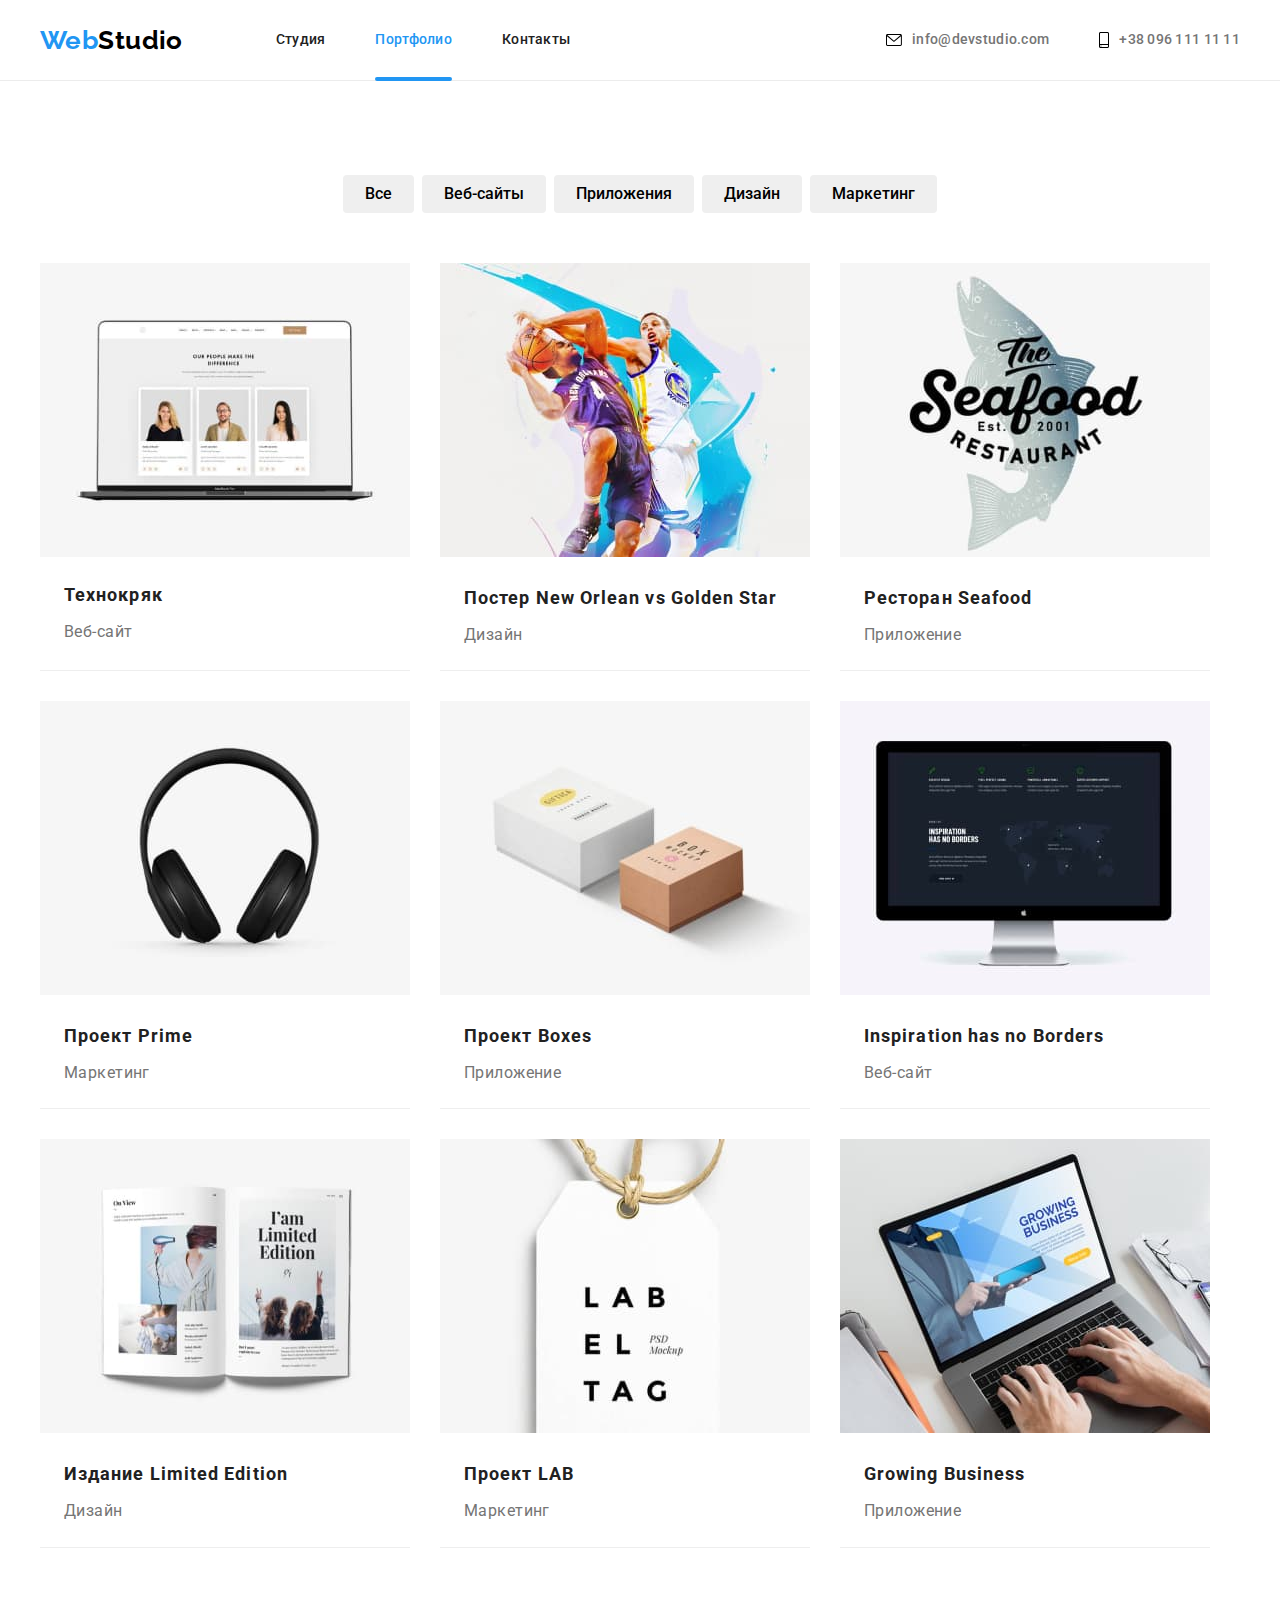
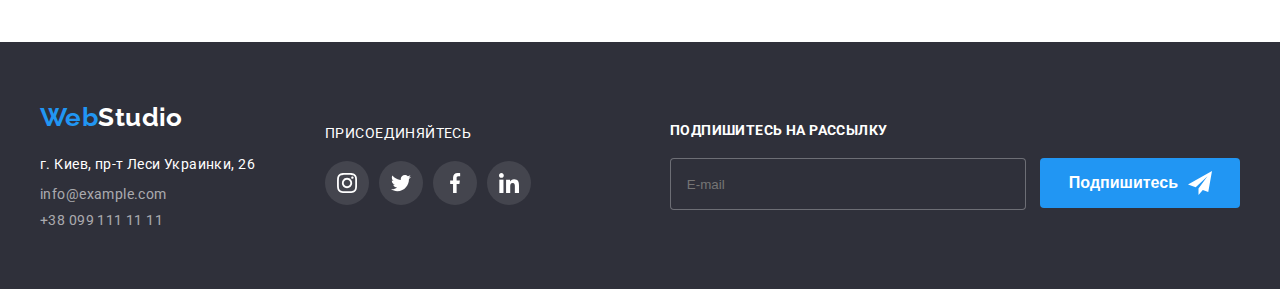
==== portfolio.html @ 13be2bbb "1" ====
<!DOCTYPE html>
<html lang="ru">
<head>
    <meta charset="UTF-8">
    <meta http-equiv="X-UA-Compatible" content="IE=edge">
    <meta name="viewport" content="width=device-width, initial-scale=1.0">
    <title>WebStudio</title>
    <link rel="preconnect" href="https://fonts.googleapis.com">
    <link rel="preconnect" href="https://fonts.gstatic.com" crossorigin>
    <link rel="stylesheet" href="node_modules/modern-normalize/modern-normalize.css">
    <link href="https://fonts.googleapis.com/css2?family=Roboto:wght@400;500;700;900&display=swap" rel="stylesheet">
    <link href="https://fonts.googleapis.com/css2?family=Raleway:wght@700&family=Roboto:wght@400;700;900&display=swap"
        rel="stylesheet">
    <link rel="stylesheet" href="./css/styles.css">
</head> 
<body>
<header class="header">
    <div class="container main-nav">
    <nav class="main-nav-list">
        <a href="./index.html" class="link-logo"><span class="logo">Web</span>Studio</a>
        <ul class="site-nav">
            <li class="item"><a href="./index.html" class="header-navigation-link">Студия</a></li>
            <li class="item"><a href="./portfolio.html" class="header-link-now">Портфолио</a></li>
            <li class="item"><a href="" class="header-navigation-link">Контакты</a></li>
         </ul>
    </nav>
        <ul class="auth-nav">
            <li class="item"><a href="mailto:info@devstudio.com" class="header-contacts">
                <svg class="mail" width="16px" height="12px">
                    <use href="./images/icons.svg#icon-mail"></use>
                </svg>
                info@devstudio.com</a>
            </li>
            <li class="item"><a href="tel:tel:+380961111111" class="header-contacts">
                <svg class="phone" width="10px" height="16px">
                    <use href="./images/icons.svg#icon-smartphone"></use>
                </svg>
                +38 096 111 11 11</a>
            </li>
        </ul>
        </div>
</header>
<main>
    <section class="section">
    <h1 class="visually-hiden">portfolio</h1>
    <div class="container">
    <ul class="filter-list">
        <li class="item"><button type="button" class="filter-button">Все</button></li>
        <li class="item"><button type="button" class="filter-button">Веб-сайты</button></li>
        <li class="item"><button type="button" class="filter-button">Приложения</button></li>
        <li class="item"><button type="button" class="filter-button">Дизайн</button></li>
        <li class="item"><button type="button" class="filter-button">Маркетинг</button></li>
    </ul>
            <ul class="projects-list">
                 <li class="item">
                    <a href="#" class="market">
                        <div class="card">
                        <img class="filter-image" lang="en" src="./images/notebook.jpg" alt="notebook" width="370">
                        <div class="product-overlay">
                            <p class="overlay-title">Ресурс предлагает комплексные предложения с разным уровнем функционала и сервисов. Все это
                                позволит
                                посетителю получить
                                исчерпывающие сведения о компании или частном лице.</p>
                        </div>
                        </div>
                        <div class="market-list">
                            <h2 class="projects-title">Технокряк</h2>
                            <p class="projects-description">Веб-сайт</p>
                        </div>
                    </a>
                </li>
                <li class="item">
                    <a href="/" class="market">
                        <img class="filter-image" lang="en" src="./images/basketball.jpg" alt="basketball" width="370">                        
                        <div class="market-list">
                            <h2 class="projects-title">Постер New Orlean vs Golden Star</h2>
                            <p class="projects-description">Дизайн</p>
                        </div>
                    </a>
                </li>
                <li class="item">
                    <a href="/" class="market">
                        <img class="filter-image" lang="en" src="./images/fish.jpg" alt="restaurant" width="370">
                        <div class="market-list">
                            <h2 class="projects-title">Ресторан Seafood</h2>
                            <p class="projects-description">Приложение</p>
                        </div>
                    </a>
                </li>
                <li class="item">
                    <a href="/" class="market">
                        <img class="filter-image" lang="en" src="./images/headphones.jpg" alt="headphones" width="370">
                        <div class="market-list">
                            <h2 class="projects-title">Проект Prime</h2>
                            <p class="projects-description">Маркетинг</p>
                        </div>
                    </a>
                </li>
                <li class="item">
                    <a href="/" class="market">

                        <img class="filter-image" lang="en" src="./images/boxes.jpg" alt="boxes" width="370">
                        <div class="market-list">
                            <h2 class="projects-title">Проект Boxes</h2>
                            <p class="projects-description">Приложение</p>
                        </div>
                    </a>
                </li>
                <li class="item">
                    <a href="/" class="market">
                        <img class="filter-image" lang="en" src="./images/monitor.jpg" alt="monitor" width="370">
                        <div class="market-list">
                            <h2 class="projects-title">Inspiration has no Borders</h2>
                            <p class="projects-description">Веб-сайт</p>
                        </div>
                    </a>
                </li>
                <li class="item">
                    <a href="/" class="market">
                        <img class="filter-image" lang="en" src="./images/book.jpg" alt="book" width="370">
                        <div class="market-list">
                            <h2 class="projects-title">Издание Limited Edition</h2>
                            <p class="projects-description">Дизайн</p>
                        </div>
                    </a>
                </li>
                <li class="item">
                    <a href="/" class="market">
                        <img class="filter-image" lang="en" src="./images/labeltag.jpg" alt="labeltag" width="370">
                        <div class="market-list">
                            <h2 class="projects-title">Проект LAB</h2>
                            <p class="projects-description">Маркетинг</p>
                        </div>
                    </a>
                </li>
                <li class="item">
                    <a href="/" class="market"> 
                        <img class="filter-image" lang="en" src="./images/growing_business.jpg" alt="notebook_whith_presentation" width="370">
                        <div class="market-list">
                            <h2 class="projects-title">Growing Business</h2>
                            <p class="projects-description">Приложение</p>
                        </div>
                    </a>
                </li>
            </ul>
            </div>
    </section>
 </main>
<footer class="footer">
    <div class="container">
        <div class="foot">
            <a href="/" class="footer-link-logo"><span class="logo">Web</span>Studio</a>
            <address class="footer-address">
                <ul class="footer-address-list">
                    <li class="item"><span class="footer-city">г. Киев, пр-т Леси Украинки, 26</span></li>
                    <li class="item"><a href="mailto:info@example.com" class="footer-contacts">info@example.com</a></li>
                    <li class="item"><a href="tel:+380991111111" class="footer-contacts">+38 099 111 11 11</a></li>
                </ul>
            </address>
        </div>
        <div class="join">
            <p class="join-title">присоединяйтесь</p>
            <ul class="foot-soc-list">
                <li class="item">
                    <a href="./" class="foot-soc">
                        <svg class="soc-img" width="20" height="20">
                            <use href="./images/icons.svg#icon-instagram"></use>
                        </svg>
                    </a>
                </li>
                <li class="item">
                    <a href="./" class="foot-soc">
                        <svg class="soc-img" width="20" height="20">
                            <use href="./images/icons.svg#icon-twitter"></use>
                        </svg>
                    </a>
                </li>
                <li class="item">
                    <a href="./" class="foot-soc">
                        <svg class="soc-img" width="20" height="20">
                            <use href="./images/icons.svg#icon-facebook"></use>
                        </svg>
                    </a>
                </li>
                <li class="item">
                    <a href="./" class="foot-soc">
                        <svg class="soc-img" width="20" height="20">
                            <use href="./images/icons.svg#icon-linkedin"></use>
                        </svg>
                    </a>
                </li>
            </ul>
        </div>
        <div class="mailing">
            <h2 class="footer-form-title">Подпишитесь на рассылку</h2>
            <form class="footer-form">
                <div class="footer-form-field">
                    <input type="email" name="footer-email" id="footer-email" class="footer-email" placeholder="E-mail">
                </div>
                <button type="submit" class="footer-button"> Подпишитесь
                    <svg width="24" height="24" class="footer-button-img">
                        <use href="./images/icons.svg#icon-send"></use>
                    </svg>
                </button>
            </form>
        </div>
    </div>
</footer>
</body>
    </html>
---- css/styles.css ----
:root{
  --main-background-color:#fff;
  --main-text-color:#212121;
  --paragraph-color:#757575;
  --contacts-color:#757575;
  --hover-hover-button-color:#fff;
  --team-backgound:#f5f4fa;
  --hover-color:#2196f3;
  --titel-color:#212121;
  --link-color:#212121;
  --logo-color:#2196f3;
  --logo-link-color:#000;
  --header-navigation-color:#212121;
  --footer-link-color:#fff;
  --footer-contacts-color:rgba(255,255,255,0.6);
  --footer-background-color:#2F303A;
  --city-color:#fff;
  --slogan-color:#fff;
  --solution-background-color:#2F303A;
  --hero-button-color:#2196f3;
  --hero-button-text-color:#fff;
  --market-color:#212121;
  --header-link-active:#2196f3;
  --team-list-background-color:#FFF;
}
body {
  margin: 0;

  font-family: 'Roboto', Raleway, sans-serif;
  background-color:var(--main-background-color);
  letter-spacing: 0.03em;
  font-size: 14px;
  color:var(--main-text-color);
}
li {
  list-style-type: none;
}
.container{
  width: 1200px;
  padding-left: 15px;
  padding-right: 15px;
  margin-left: auto;
  margin-right: auto;
}

.section{
padding-top: 94px;
padding-bottom: 94px;
}
.section-info{
  padding-top: 94px;
}
/******************************LOGO_____NAV_____CONTACTS_____FOOTER****************************/
.header{
  border-bottom: 1px solid #ececec;
}
.main-nav {
  display: flex;
}
.main-nav-list{
  display: flex;
  align-items: center;
}
.logo {
  color:var(--logo-color);
}
.link-logo:active,
.link-logo:hover,
.link-logo {
  display: block;

  font-family: 'Raleway';
  font-size:26px;
  line-height:1.19;
  font-weight:700;
  color:var(--logo-link-color);
  text-decoration: none;
}
.site-nav .item:first-child{
  margin-left:93px;
}
.site-nav .item:not(:last-child){
  margin-right: 50px;
}
.site-nav {
  display: flex;
  padding-left: 0;
  margin: 0;

}
.header-list-contacts{
color: #000;
}
.header-link-now:active,
.header-link-now:visited,
.header-link-now {
  position: relative;

  display:block;
  padding-left: 0;
  padding-top: 32px;
  padding-bottom: 32px;

  color:var(--header-link-active);
  line-height: 1.14;
  font-weight: 500;
  text-decoration:none;
  letter-spacing: 0.02em;
}
.header-link-now::after{
  content: '';

  position: absolute;
  bottom: -1px;

  display: block;
  width: 100%;
  height: 4px;
  border-radius: 2px;
  background-color: var(--header-link-active);
}
.header-navigation-link:active,
.header-navigation-link:visited,
.header-navigation-link {
  display: block;
  padding: 32px 0;


  color:var(--header-navigation-color);
  line-height: 1.14;
  font-weight: 500;
  text-decoration: none;
  letter-spacing: 0.02em;
  transition: color 250ms cubic-bezier(0.4, 0, 0.2, 1);
}

.header-navigation-link:focus,
.header-navigation-link:hover {
  color:var(--hover-color);
}

.auth-nav{
  display: flex;
  margin: 0;
  justify-content: center;
  align-items: center;
  margin-left:auto;
  padding-left: 0;
}
.auth-nav .item+.item {
  margin-left: 50px
}
.header-contscts:active,
.header-contscts:visited,
.header-contacts {
  display: flex;
  padding: 32px 0;
  justify-content: center;
  align-items: center;

  line-height: 1.14;
  font-weight: 500;
  font-style: normal;
  color:var(--contacts-color);
  text-decoration: none;
  letter-spacing: 0.02em;
  transition: color 250ms cubic-bezier(0.4, 0, 0.2, 1),
  fill 250ms cubic-bezier(0.4, 0, 0.2, 1);
}
  
.header-contacts:hover {
  color:var(--hover-color);
  fill: currentColor;
}
.auth-ico{
  margin-right: 10px;
}
.footer {
  padding-top: 60px;
  padding-bottom: 60px;
  background-color: var(--footer-background-color);
}

.footer-link-logo:active,
.footer-link-logo:hover,
.footer-link-logo {
  display: block;
  margin-bottom: 20px;

  font-family: 'Raleway';
  font-size: 26px;
  line-height: 1.19;
  font-weight: 700;
  color: var(--footer-link-color);
  text-decoration: none;
}
.footer-address-list{
  padding:  0;
  margin: 0;
}
.footer-address-list .item:not(:last-child){
  margin-bottom: 9px;
}
.footer-contscts:active,
.footer-contscts:visited,
.footer-contacts {
  line-height: 1.14;
  font-style: normal;
  color:var(--footer-contacts-color);
  text-decoration: none;
  transition: color 250ms cubic-bezier(0.4, 0, 0.2, 1);
}
.footer-contacts:hover {
  color:var(--hover-color);
}
.footer-city {
  line-height: 1.71;
  font-style: normal  ;
  color: var(--city-color);
}
.foot-soc-list{
  display: flex;
  padding-left: 0;
  justify-content: center;
  align-items: center;
  margin: 0 auto;
}
.foot-soc-list .item+.item{
  margin-left: 10px;
}
.foot-soc{
  width: 44px;
  height: 44px;
  background-color: rgba(255,255,255,0.1);
  border-radius: 50%;

  display: flex;
  justify-content: center;
  align-items: center;
  fill: #fff;
  transition: background-color 250ms cubic-bezier(0.4, 0, 0.2, 1);
}
.foot-soc:hover{
  background-color: #2196f3;
}
.join{
  margin-left: 70px;
}
.join-title{
  text-transform: uppercase;
  margin: 0;
  margin-bottom: 20px;
  color: #fff;
}
.auth-nav .item{
  display: block;
  justify-content: center;
  align-items: center;
}
.phone,
.mail{
  margin-right: 10px;
}
.mailing{
  margin-left: auto;
}
.footer-form-title{
  font-size: 14px;
  font-weight: 700;
  margin: 0 0 20px 0;
  color: #fff;
  text-transform: uppercase;
}
.footer-form-button{
  justify-content: center;
  color: #fff;
  background-color: #2196f3;
  text-align: center;
  font-weight: 700;
  font-size: 16px;
  line-height: 1.875;
  border: 0;
  border-radius: 4px;
  padding:10px 55px 10px 55px;
}
.button-img{
  margin-left: 10px;
}

.footer-email{
  outline: none;
  
  border: 1px solid rgba(255, 255, 255, 0.3);
  background-color: #2F303A;
  border-radius: 4px;
  width: 90%;
  height: 100%;
  line-height:1.25 ;
  color: #fff;
  padding-left: 16px;
  padding-right: 16px;
  padding-top: 0;
  padding-bottom: 0;
}
.footer-form-field{
  width: 358px;
  height: 50px;
}
.footer-button{
  display: flex;
  justify-content: center;
  align-items: center;
  margin-left: 12px; 
  padding: 0;
  border: 0;
  background-color: #2196f3;
  border-radius: 4px;
  color: #fff;
  line-height:1.875;
  font-weight: 700; 
  font-size: 16px;
  padding:10px 28px 10px 29px;
}
.footer-button-img{
  margin-left:10px ;
}
.footer-form{
 display: flex;
 justify-content: center;
 align-items: center;
}
.footer .container{
 display: flex;
 justify-content: center;
 align-items: center;
}
/********************************************INDEX******************************************/
.hero{
  padding-top:200px ;
  padding-bottom: 200px;
  background-color: var(--solution-background-color);
  text-align: center;
  background-image: linear-gradient(to right, rgba(47, 48, 58, 0.4), rgba(47, 48, 58, 0.4)), url(../images/hero-bg.jpg);
  background-repeat: no-repeat;
  background-size: cover;
  max-width: 1600px;
  margin: 0 auto;
}
.hero-title {
  text-align: center;
  max-width: 696px;
  margin: 0 auto;
  margin-bottom: 40px;

  text-transform: uppercase;
  font-size: 44px;
  line-height: 1.36;
  font-weight: 900;
  color:var(--slogan-color);
  letter-spacing: 0.06em;
}
.hero-button { 
  text-align: center;
  border: 0;
  border-radius: 4px;
  padding: 10px 32px 10px 32px;

  font-family: 'Roboto';
  font-size: 16px;
  line-height: 1.9;
  font-weight: 700;
  background-color:var(--hero-button-color);
  color:var(--hero-button-text-color);
  cursor: pointer;
  letter-spacing: 0.06em;
}
.backdrop{
  position: fixed;
  top:0;
  left: 0;
  width: 100%;
  height: 100%;
  
  background-color:rgba(0,0,0,0.2);
  z-index: 9999;
  transition: opacity 250ms cubic-bezier(0.4, 0, 0.2, 1);
}
.backdrop.is-hidden{
  opacity: 0;
  pointer-events: none;  
}
.modal{
  position: absolute;
  top: 50%;
  left: 50%;
  z-index: 1;
  box-sizing: border-box;
  text-align: center;
  width:528px;
  height: 581;
  border-radius: 4px;
  transform: translate(-50%, -50%);
  box-shadow: 0px 2px 1px 0px rgba(0,0,0,0.2),
  0px 1px 1px 0px rgba(0, 0, 0, 0.14),
  0px 1px 3px 0px rgba(0, 0, 0, 0.12);
  background-color:#fff;
  padding: 40px;
}
.modal-close{
  position: absolute;
  top: 8px;
  right: 8px;
  
  display: flex;
  justify-content: center;
  align-items: center;
  background-color: #fff;

  width: 30px;
  height: 30px;
  border-radius: 50%;
  border: 1px solid rgba(0,0,0,0.1);
  cursor: pointer;
}
.modal-title{
  font-size: 18px;
  font-weight: 700;
  margin: 0;
  margin-bottom: 12px;
}
.form-field{
  position: relative;
  margin-bottom: 10px;
  display: flex;
  flex-direction: column;
  align-items: flex-start;
}
.form-img{
  position: absolute;
  top: 28px ;
  left: 15px;
}
.comment-field{
  display: flex;
  flex-direction: column;
  align-items: flex-start;
  width: 120px;
  margin:0;
  width: 100%;
  margin-bottom: 20px;
}
.comment-field textarea{
  display: block;
  box-sizing: border-box;
  width: 100%;
  height: 120px;
  padding: 12px 16px;
  resize: none;
}
.form-button{
  color:#fff;
  background-color: #2196f3;
  padding: 10px 55px 10px 56px;
  border: 0;
  border-radius: 4px;
  margin-top: 30px;
  font-size: 16px;
  font-weight: 700;
  line-height: 1.875;
}
.label-checkbox{
  justify-content: center;
  display: flex;
  align-items: center;
}
.check-input{
  appearance: none;
  margin: 0;
}
.icon{
  display: inline-block;
  width: 16px;
  height: 15px;
  border: 2px solid #000;
  border-radius:4px;
  margin-right: 10px;
}
.modal-input{
  box-sizing: border-box;
  display: block;
  outline: none;
  border: 1px solid;
  border-color:rgba(33,33,33,0.2);
  border-radius: 4px;
  transition: border-color 250ms cubic-bezier(0.4, 0, 0.2, 1);
  width: 100%;
  margin: 0;
  padding: 11px 0 11px 40px;
}
.checkbox-title{
  color: #757575;
  margin-right: 5px;
  font-size: 14px;
  font-weight: 400;
  line-height: 1.71;
}
.checkbox-link{
  font-size: 14px;
  line-height: 1.71;
  font-weight: 400;
}
.modal-label{
  color: #757575;
  font-size: 12px;
  font-weight: 400;
  margin-bottom: 4px;
  line-height:1.16 ;
}
.form-img{
  transition: fill 250ms cubic-bezier(0.4, 0, 0.2, 1);
}
.modal-input:focus{
  border-color: #2196f3;
}
.modal-input:focus +.form-img{
  fill: #2196f3;
}
.check-input:checked + .icon{
  background-color: #2196f3;
  background-image: url(../images/check.svg);
  background-size: contain;
  background-origin: border-box;
  background-position: center;
  border-color: #2196f3;
}
.info-img-list .item{
  display: flex;
  justify-content: center;
  align-items: center;
  width: 270px;
  height: 120px;
  background-color: #f5f4fa;
}
.img{
  width: 270px;
  height: 120px;
  display: flex;
  justify-content: center;
  align-items: center;
  background-color: #f5f4fa;
  margin-bottom: 30px;
}
.information-list{
  display: flex;
  margin: 0;
  padding-left: 0;
}
.information-list .item{
  max-width: 270px;
}
.information-list .item+.item{
  margin-left: 30px;
}
.information-point {
  margin: 0 0 10px 0;

  font-size: 14px;
  text-transform: uppercase;
  line-height: 1.14;
  font-weight: 700;
}
.information-point-description {
  margin: 0;
  line-height: 1.71;
  color: var(--paragraph-color);
}
.studio-title{
  text-align: center;
  margin: 0;
  margin-bottom: 50px;

  font-size: 36px;
  line-height:1.16;
  font-weight: 700;
 
}
.job-list {
  margin: 0;
  display: flex;
  padding-left: 0%;
  justify-content: center;
}

.job-list .item+.item {
  margin-left: 30px;
}

.job-image{
  display: block;
  width: 100%;
  height: auto;
}
.job-list-card{
  position: relative;
}
.job-overlay{
  position: absolute;

  display: flex;
  justify-content: center;
  align-items: center;
  width: 100%;
  height: 70px;
  bottom: 0;
  left: 0;
  background-color: rgba(48,48,58,0.8);
}
.job-overlay-title{
  
  font-weight: 700;
  font-size: 14px;
  padding-top: 27px;
  margin: 0;
  padding-top: 0;
  
  color: #fff;
}
.team-title{
  text-align: center;
  margin: 0;
  margin-bottom: 50px;
  
  font-size: 36px;
  line-height:1.16;
  font-weight: 700;
}
.team{
  padding-top: 94px;
  padding-bottom: 94px;
  background-color: var(--team-backgound);
}
.team-list{
  margin: 0;

  display: flex;
  padding-left: 0;
}
.team-list .item{
  background-color:#fff;

  box-shadow: 0px 1px 3px rgba(0, 0, 0, 0.12),
  0px 1px 1px rgba(0, 0, 0, 0.14),
  0px 2px 1px rgba(0, 0, 0, 0.2);
  border-radius: 0px 0px 4px 4px;
}
.team-list .item+.item{
  margin-left: 30px;
}
.team-soc-list{
  box-shadow: 0;
  display: flex;
  padding-left: 0;
  justify-content: center;
  margin-bottom: 30px;
}
.team-soc-list .item{
box-shadow: 0px 0px 0px ;
}
.team-soc-list .item+.item{
  margin-left: 10px;
}
.team-soc{
  height: 44px;
  width: 44px;
  background-color: #FFF;
  border-radius: 50%;
  display: flex;
  justify-content: center;
  align-items: center;
  fill:  #afb1b8;
  transition: background-color 250ms cubic-bezier(0.4, 0, 0.2, 1),
  fill 250ms cubic-bezier(0.4, 0, 0.2, 1);
}
.team-soc:hover{
  background-color: #2196f3;
}
.soc-img{
  transition: fill 250ms cubic-bezier(0.4, 0, 0.2, 1);
}
.team-soc:hover .soc-img{
  fill: #fff;
}
.team-image{
  display: block;
  width: 100%;
  height: auto;
}
.name{
  margin: 0;
  padding-top: 30px;
  padding-bottom: 10px;
  text-align: center;

  font-weight: 500;
  font-size: 16px;
  line-height: 1.19;
}
.team-position {
  margin: 0;
  padding-bottom: 30px;
  text-align: center;

  font-size: 16px;
  line-height: 1.9;
  color: var(--paragraph-color);
}
.clients{
  padding-top: 94px;
  padding-bottom: 94px;
}
.clients-title{
  margin: 0;
  margin-bottom: 50px;

  font-size: 36px;
  line-height: 1.16;
  font-weight: 700;
  letter-spacing: 0.06em;
  text-align: center;
}
.clients-list{
  display: flex;
  margin: 0 auto;
  padding-left: 0;
}
.clients-list .item{

  background-color: #fff;
}
.clients-list .item+.item{
  margin-left: 30px;
}
.clients-link{
  width: 170px;
  height: 94px;
  display: flex;
  justify-content: center;
  align-items: center;

  border-radius: 4px;
  border: 1px solid #afb1b8;
  transition: border-color 250ms cubic-bezier(0.4, 0, 0.2, 1);
}
.clients-logo{
  fill:#afb1b8;
  transition: fill 250ms cubic-bezier(0.4, 0, 0.2, 1);
}
.clients-link:hover{
  border-color:#2196f3;
}
.clients-link:hover .clients-logo{
  fill:#2196f3;
}


/******************************************PORTFOLIO************************************/
.filter-image{
  width: 100%;
  height: auto;
}
.card {
  position: relative;
  width: 100%;
  height: 294px;
  overflow: hidden;
}

.product-overlay {
  position: absolute;
  top: 1px;
  left: 0;
  width: 370px;
  height: 294px;
  background-color: rgba(33, 150, 243, 0.9);
  transform: translatey(100%);
  transition: transform 250ms cubic-bezier(0.4, 0, 0.2, 1);
}

.overlay-title {
  font-size: 18px;
  line-height: 1.55;
  margin: 0;
  padding: 63px 24px 63px 24px;
  color: #FFF;
}

.market:hover .product-overlay {
  transform: translatey(0);
}
.filter-list{
  display: flex;
  margin:0 ;
  padding-left: 0;
  margin-bottom: 50px;
  justify-content: center;

}
.filter-list .item+.item{
  margin-left:8px ;
}

.filter-button {
  padding: 6px 22px 6px 22px;

  cursor: pointer;
  font-family: 'Roboto';
  font-size: 16px;
  font-weight: 500;
  line-height: 1.6;
  border-radius: 4px;
  border: 0;
  transition: box-shadow 250ms cubic-bezier(0.4, 0, 0.2, 1),
  background-color 250ms cubic-bezier(0.4, 0, 0.2, 1),
  color 250ms cubic-bezier(0.4, 0, 0.2, 1);
}
.filter-button:hover,
.filter-button:focus {
  background-color:var(--hover-color);
  color:var(--hover-hover-button-color);
  
  box-shadow: 0px 3px 1px rgba(0, 0, 0, 0.1),
  0px 1px 2px rgba(0, 0, 0, 0.08),
  0px 2px 2px rgba(0, 0, 0, 0.12);
  
}
.projects-list{
  margin:0;
  display: flex;
  flex-wrap: wrap;
  padding-left: 0;
}
.projects-list .item{
  margin-bottom: 30px;
  border-bottom: 1px solid #EEEEEE;
  width: 370px;
  margin-right: 30px;
  margin-bottom: 30px;
  
}
.projects-list .item:nth-last-child(-n+3){
  margin-bottom: 0;
}
.projects-title{
  margin:0 0 4px 0;

  font-size: 18px;
  line-height: 2;
  font-weight: 700;
  letter-spacing: 0.06em;
}
.projects-description{
  margin: 0;
  
  color: var(--paragraph-color);
  font-size: 16px;
  line-height: 1.9;
}
.market-list{
  padding: 20px 24px 20px 24px}

.market :active,
.market :visited,
.market{
  display: block;
  width: 100%;
  height: 100%;
  color:var(--market-color);
  text-decoration: none;
  transition: box-shadow 250ms cubic-bezier(0.4, 0, 0.2, 1);
}
.market:hover{
  box-shadow: 0px 1px 1px rgba(0, 0, 0, 0.12),
  0px 4px 4px rgba(0, 0, 0, 0.06),
  1px 4px 6px rgba(0, 0, 0, 0.16);
  transform: translateX(0);
}

/*****************************HIDE********************************/
.visually-hiden{
  position: absolute;
  width: 1px;
  height: 1px;
  margin: -1px;
  border: 0;
  padding: 0;
  white-space: nowrap;
  clip-path: inset(100%);
  clip:rect(0 0 0 0);
  overflow: hidden;
}
/************************************************************************/
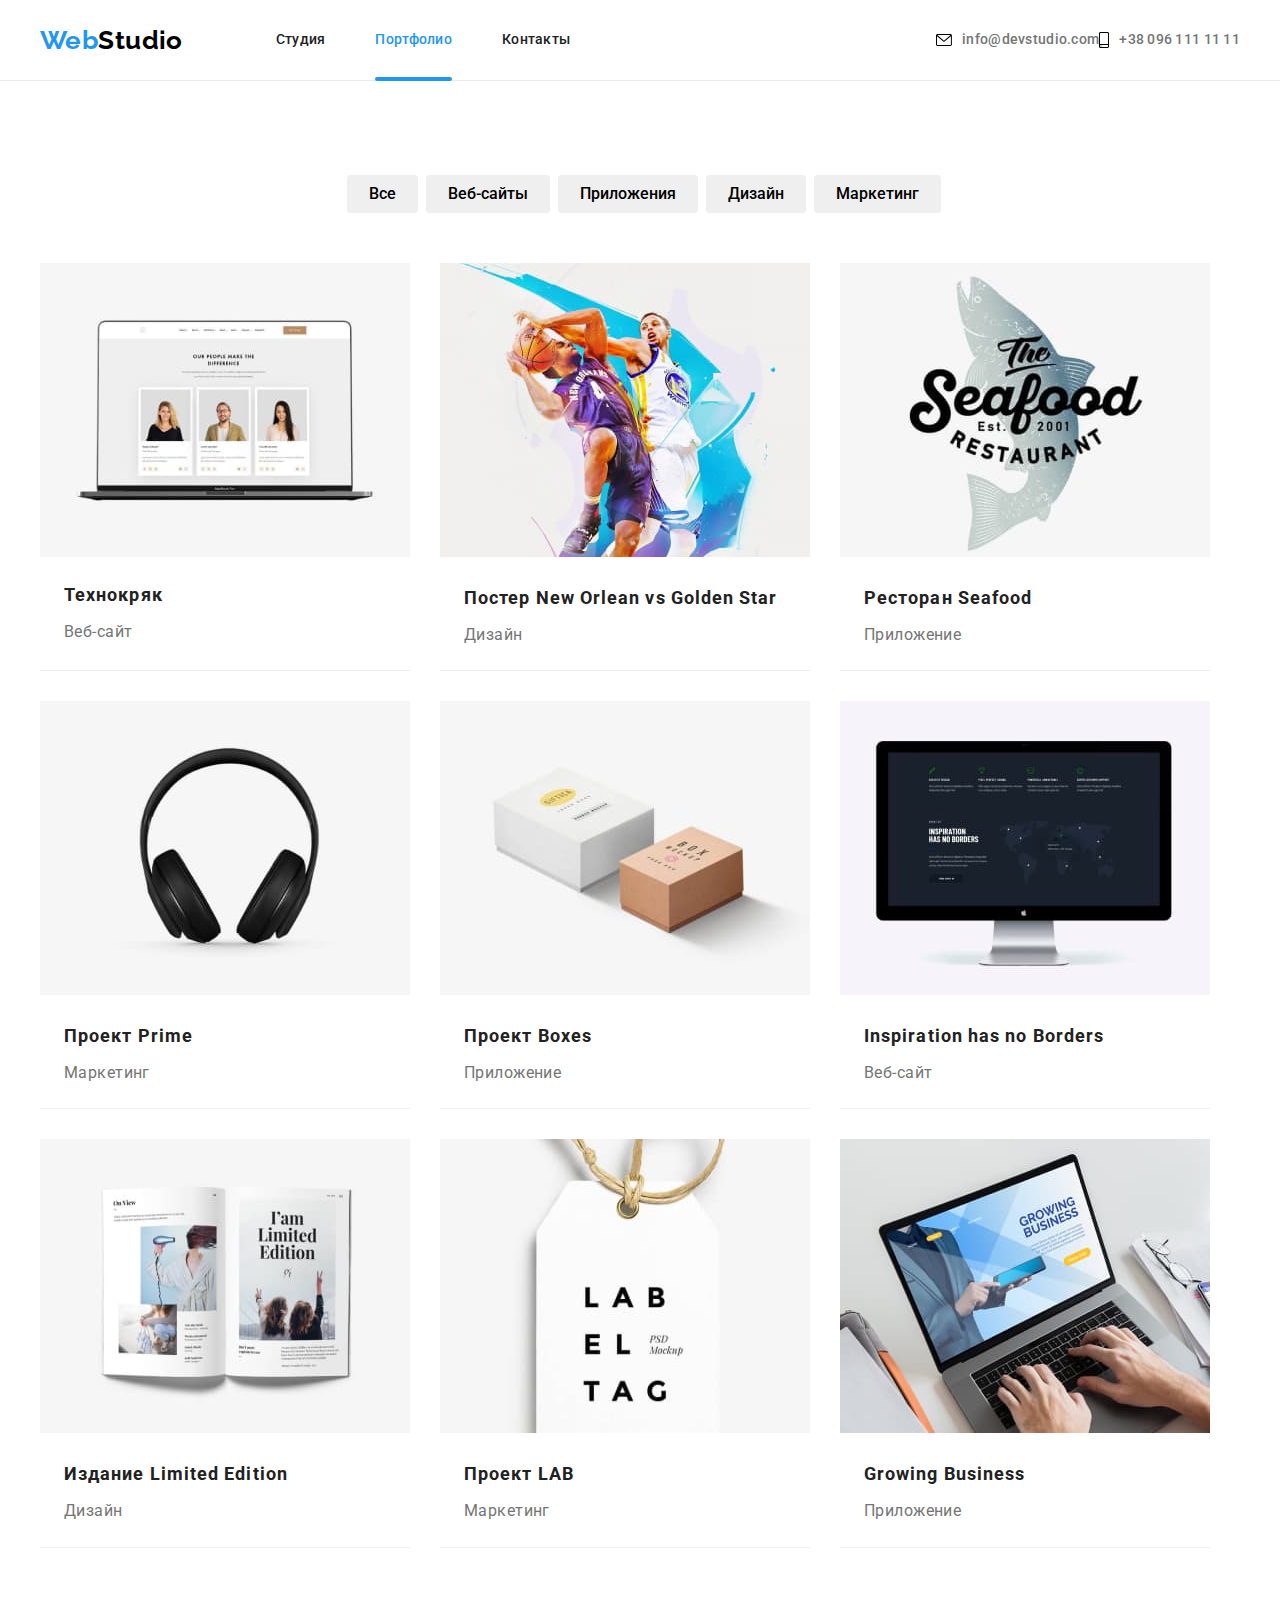
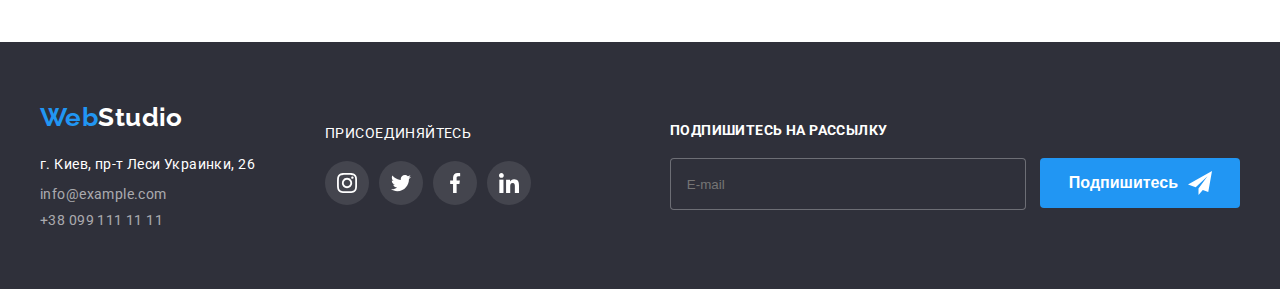
==== commit ebacfc2a: "5" ====
--- a/portfolio.html
+++ b/portfolio.html
@@ -19,19 +19,19 @@
     <nav class="main-nav-list">
         <a href="./index.html" class="link-logo"><span class="logo">Web</span>Studio</a>
         <ul class="site-nav">
-            <li class="item"><a href="./index.html" class="header-navigation-link">Студия</a></li>
-            <li class="item"><a href="./portfolio.html" class="header-link-now">Портфолио</a></li>
-            <li class="item"><a href="" class="header-navigation-link">Контакты</a></li>
-         </ul>
+            <li class="site-nav__item"><a href="./index.html" class="header-navigation-link">Студия</a></li>
+            <li class="site-nav__item"><a href="./portfolio.html" class="header-link-now">Портфолио</a></li>
+            <li class="site-nav__item"><a href="/" class="header-navigation-link">Контакты</a></li>
+        </ul>
     </nav>
         <ul class="auth-nav">
-            <li class="item"><a href="mailto:info@devstudio.com" class="header-contacts">
+            <li class="auth-nav__item"><a href="mailto:info@devstudio.com" class="header-contacts">
                 <svg class="mail" width="16px" height="12px">
                     <use href="./images/icons.svg#icon-mail"></use>
                 </svg>
                 info@devstudio.com</a>
             </li>
-            <li class="item"><a href="tel:tel:+380961111111" class="header-contacts">
+            <li class="auth-nav__item"><a href="tel:tel:+380961111111" class="header-contacts">
                 <svg class="phone" width="10px" height="16px">
                     <use href="./images/icons.svg#icon-smartphone"></use>
                 </svg>
@@ -44,108 +44,116 @@
     <section class="section">
     <h1 class="visually-hiden">portfolio</h1>
     <div class="container">
-    <ul class="filter-list">
-        <li class="item"><button type="button" class="filter-button">Все</button></li>
-        <li class="item"><button type="button" class="filter-button">Веб-сайты</button></li>
-        <li class="item"><button type="button" class="filter-button">Приложения</button></li>
-        <li class="item"><button type="button" class="filter-button">Дизайн</button></li>
-        <li class="item"><button type="button" class="filter-button">Маркетинг</button></li>
-    </ul>
-            <ul class="projects-list">
-                 <li class="item">
-                    <a href="#" class="market">
-                        <div class="card">
-                        <img class="filter-image" lang="en" src="./images/notebook.jpg" alt="notebook" width="370">
-                        <div class="product-overlay">
-                            <p class="overlay-title">Ресурс предлагает комплексные предложения с разным уровнем функционала и сервисов. Все это
-                                позволит
-                                посетителю получить
-                                исчерпывающие сведения о компании или частном лице.</p>
-                        </div>
-                        </div>
-                        <div class="market-list">
-                            <h2 class="projects-title">Технокряк</h2>
-                            <p class="projects-description">Веб-сайт</p>
-                        </div>
-                    </a>
-                </li>
-                <li class="item">
-                    <a href="/" class="market">
-                        <img class="filter-image" lang="en" src="./images/basketball.jpg" alt="basketball" width="370">                        
-                        <div class="market-list">
-                            <h2 class="projects-title">Постер New Orlean vs Golden Star</h2>
-                            <p class="projects-description">Дизайн</p>
-                        </div>
-                    </a>
-                </li>
-                <li class="item">
-                    <a href="/" class="market">
-                        <img class="filter-image" lang="en" src="./images/fish.jpg" alt="restaurant" width="370">
-                        <div class="market-list">
-                            <h2 class="projects-title">Ресторан Seafood</h2>
-                            <p class="projects-description">Приложение</p>
-                        </div>
-                    </a>
-                </li>
-                <li class="item">
-                    <a href="/" class="market">
-                        <img class="filter-image" lang="en" src="./images/headphones.jpg" alt="headphones" width="370">
-                        <div class="market-list">
-                            <h2 class="projects-title">Проект Prime</h2>
-                            <p class="projects-description">Маркетинг</p>
-                        </div>
-                    </a>
-                </li>
-                <li class="item">
-                    <a href="/" class="market">
-
-                        <img class="filter-image" lang="en" src="./images/boxes.jpg" alt="boxes" width="370">
-                        <div class="market-list">
-                            <h2 class="projects-title">Проект Boxes</h2>
-                            <p class="projects-description">Приложение</p>
-                        </div>
-                    </a>
-                </li>
-                <li class="item">
-                    <a href="/" class="market">
-                        <img class="filter-image" lang="en" src="./images/monitor.jpg" alt="monitor" width="370">
-                        <div class="market-list">
-                            <h2 class="projects-title">Inspiration has no Borders</h2>
-                            <p class="projects-description">Веб-сайт</p>
-                        </div>
-                    </a>
-                </li>
-                <li class="item">
-                    <a href="/" class="market">
-                        <img class="filter-image" lang="en" src="./images/book.jpg" alt="book" width="370">
-                        <div class="market-list">
-                            <h2 class="projects-title">Издание Limited Edition</h2>
-                            <p class="projects-description">Дизайн</p>
-                        </div>
-                    </a>
-                </li>
-                <li class="item">
-                    <a href="/" class="market">
-                        <img class="filter-image" lang="en" src="./images/labeltag.jpg" alt="labeltag" width="370">
-                        <div class="market-list">
-                            <h2 class="projects-title">Проект LAB</h2>
-                            <p class="projects-description">Маркетинг</p>
-                        </div>
-                    </a>
-                </li>
-                <li class="item">
-                    <a href="/" class="market"> 
-                        <img class="filter-image" lang="en" src="./images/growing_business.jpg" alt="notebook_whith_presentation" width="370">
-                        <div class="market-list">
-                            <h2 class="projects-title">Growing Business</h2>
-                            <p class="projects-description">Приложение</p>
-                        </div>
-                    </a>
-                </li>
-            </ul>
-            </div>
+        <ul class="filter">
+            <li class="filter__item">
+                <button type="button" class="filter__button">Все</button>
+            </li>
+            <li class="filter__item">
+                <button type="button" class="filter__button">Веб-сайты</button>
+            </li>
+            <li class="filter__item">
+                <button type="button" class="filter__button">Приложения</button>
+            </li>
+            <li class="filter__item">
+                <button type="button" class="filter__button">Дизайн</button>
+            </li>
+            <li class="filter__item">
+                <button type="button" class="filter__button">Маркетинг</button>
+            </li>
+        </ul>
+        <ul class="projects">
+            <li class="projects__item">
+                <a href="#" class="market">
+                    <div class="card">
+                        <img class="market__image" lang="en" src="./images/notebook.jpg" alt="notebook" width="370">
+                            <div class="card__overlay">
+                                <p class="card__title">Ресурс предлагает комплексные предложения с разным уровнем функционала и сервисов. Все это
+                                    позволит посетителю получить исчерпывающие сведения о компании или частном лице.
+                                </p>
+                            </div>
+                    </div>
+                    <div class="market__list">
+                        <h2 class="market__title">Технокряк</h2>
+                        <p class="market__description">Веб-сайт</p>
+                    </div>
+                </a>
+            </li>
+            <li class="projects__item">
+                <a href="#" class="market">
+                    <img class="market__image" lang="en" src="./images/basketball.jpg" alt="basketball" width="370">                        
+                    <div class="market__list">
+                        <h2 class="market__title">Постер New Orlean vs Golden Star</h2>
+                        <p class="market__description">Дизайн</p>
+                    </div>
+                </a>
+            </li>
+            <li class="projects__item">
+                <a href="#" class="market">
+                    <img class="market__image-image" lang="en" src="./images/fish.jpg" alt="restaurant" width="370">
+                    <div class="market__list">
+                        <h2 class="market__title">Ресторан Seafood</h2>
+                        <p class="market__description">Приложение</p>
+                    </div>
+                </a>
+            </li>
+            <li class="projects__item">
+                <a href="#" class="market">
+                    <img class="filter__image" lang="en" src="./images/headphones.jpg" alt="headphones" width="370">
+                    <div class="market__list">
+                        <h2 class="market__title">Проект Prime</h2>
+                        <p class="market__description">Маркетинг</p>
+                    </div>
+                </a>
+            </li>
+            <li class="projects__item">
+                <a href="#" class="market">
+                    <img class="market__image" lang="en" src="./images/boxes.jpg" alt="boxes" width="370">
+                    <div class="market__list">
+                        <h2 class="market__title">Проект Boxes</h2>
+                        <p class="market__description">Приложение</p>
+                    </div>
+                </a>
+            </li>
+            <li class="projects__item">
+                <a href="#" class="market">
+                    <img class="market__image" lang="en" src="./images/monitor.jpg" alt="monitor" width="370">
+                    <div class="market__list">
+                        <h2 class="market__title">Inspiration has no Borders</h2>
+                        <p class="market__description">Веб-сайт</p>
+                    </div>
+                </a>
+            </li>
+            <li class="projects__item">
+                <a href="#" class="market">
+                    <img class="market__image" lang="en" src="./images/book.jpg" alt="book" width="370">
+                    <div class="market__list">
+                        <h2 class="market__title">Издание Limited Edition</h2>
+                        <p class="market__description">Дизайн</p>
+                    </div>
+                </a>
+            </li>
+            <li class="projects__item">
+                <a href="#" class="market">
+                    <img class="market__image" lang="en" src="./images/labeltag.jpg" alt="labeltag" width="370">
+                    <div class="market__list">
+                        <h2 class="market__title">Проект LAB</h2>
+                        <p class="market__description">Маркетинг</p>
+                    </div>
+                </a>
+            </li>
+            <li class="projects__item">
+                <a href="#" class="market"> 
+                    <img class="market__image" lang="en" src="./images/growing_business.jpg" alt="notebook_whith_presentation" width="370">
+                    <div class="market__list">
+                        <h2 class="market__title">Growing Business</h2>
+                        <p class="market__description">Приложение</p>
+                    </div>
+                </a>
+            </li>
+        </ul>
+    </div>
     </section>
- </main>
+</main>
 <footer class="footer">
     <div class="container">
         <div class="foot">
--- a/css/styles.css
+++ b/css/styles.css
@@ -47,9 +47,6 @@
 padding-top: 94px;
 padding-bottom: 94px;
 }
-.section-info{
-  padding-top: 94px;
-}
 /******************************LOGO_____NAV_____CONTACTS_____FOOTER****************************/
 .header{
   border-bottom: 1px solid #ececec;
@@ -76,17 +73,28 @@
   color:var(--logo-link-color);
   text-decoration: none;
 }
-.site-nav .item:first-child{
+.site-nav {
+  display: flex;
+  padding-left: 0;
+  margin: 0;
+}
+.site-nav__item:first-child{
   margin-left:93px;
 }
-.site-nav .item:not(:last-child){
+.site-nav__item:not(:last-child){
   margin-right: 50px;
 }
-.site-nav {
-  display: flex;
-  padding-left: 0;
-  margin: 0;
-
+.auth-nav {
+  display: flex;
+  margin: 0;
+  justify-content: center;
+  align-items: center;
+  margin-left: auto;
+  padding-left: 0;
+}
+
+.auth-nav__item+.auth-nav__.item {
+  margin-left: 50px
 }
 .header-list-contacts{
 color: #000;
@@ -139,17 +147,7 @@
   color:var(--hover-color);
 }
 
-.auth-nav{
-  display: flex;
-  margin: 0;
-  justify-content: center;
-  align-items: center;
-  margin-left:auto;
-  padding-left: 0;
-}
-.auth-nav .item+.item {
-  margin-left: 50px
-}
+
 .header-contscts:active,
 .header-contscts:visited,
 .header-contacts {
@@ -325,14 +323,14 @@
   margin-left:10px ;
 }
 .footer-form{
- display: flex;
- justify-content: center;
- align-items: center;
+  display: flex;
+  justify-content: center;
+  align-items: center;
 }
 .footer .container{
- display: flex;
- justify-content: center;
- align-items: center;
+  display: flex;
+  justify-content: center;
+  align-items: center;
 }
 /********************************************INDEX******************************************/
 .hero{
@@ -389,23 +387,7 @@
   opacity: 0;
   pointer-events: none;  
 }
-.modal{
-  position: absolute;
-  top: 50%;
-  left: 50%;
-  z-index: 1;
-  box-sizing: border-box;
-  text-align: center;
-  width:528px;
-  height: 581;
-  border-radius: 4px;
-  transform: translate(-50%, -50%);
-  box-shadow: 0px 2px 1px 0px rgba(0,0,0,0.2),
-  0px 1px 1px 0px rgba(0, 0, 0, 0.14),
-  0px 1px 3px 0px rgba(0, 0, 0, 0.12);
-  background-color:#fff;
-  padding: 40px;
-}
+
 .modal-close{
   position: absolute;
   top: 8px;
@@ -422,33 +404,12 @@
   border: 1px solid rgba(0,0,0,0.1);
   cursor: pointer;
 }
-.modal-title{
-  font-size: 18px;
-  font-weight: 700;
-  margin: 0;
-  margin-bottom: 12px;
-}
-.form-field{
-  position: relative;
-  margin-bottom: 10px;
-  display: flex;
-  flex-direction: column;
-  align-items: flex-start;
-}
-.form-img{
-  position: absolute;
-  top: 28px ;
-  left: 15px;
-}
-.comment-field{
-  display: flex;
-  flex-direction: column;
-  align-items: flex-start;
-  width: 120px;
-  margin:0;
-  width: 100%;
-  margin-bottom: 20px;
-}
+
+
+.form__img{
+  
+}
+
 .comment-field textarea{
   display: block;
   box-sizing: border-box;
@@ -485,18 +446,7 @@
   border-radius:4px;
   margin-right: 10px;
 }
-.modal-input{
-  box-sizing: border-box;
-  display: block;
-  outline: none;
-  border: 1px solid;
-  border-color:rgba(33,33,33,0.2);
-  border-radius: 4px;
-  transition: border-color 250ms cubic-bezier(0.4, 0, 0.2, 1);
-  width: 100%;
-  margin: 0;
-  padding: 11px 0 11px 40px;
-}
+
 .checkbox-title{
   color: #757575;
   margin-right: 5px;
@@ -508,22 +458,6 @@
   font-size: 14px;
   line-height: 1.71;
   font-weight: 400;
-}
-.modal-label{
-  color: #757575;
-  font-size: 12px;
-  font-weight: 400;
-  margin-bottom: 4px;
-  line-height:1.16 ;
-}
-.form-img{
-  transition: fill 250ms cubic-bezier(0.4, 0, 0.2, 1);
-}
-.modal-input:focus{
-  border-color: #2196f3;
-}
-.modal-input:focus +.form-img{
-  fill: #2196f3;
 }
 .check-input:checked + .icon{
   background-color: #2196f3;
@@ -541,7 +475,82 @@
   height: 120px;
   background-color: #f5f4fa;
 }
-.img{
+.modal {
+  position: absolute;
+  top: 50%;
+  left: 50%;
+  z-index: 1;
+  box-sizing: border-box;
+  text-align: center;
+  width: 528px;
+  height: 581;
+  border-radius: 4px;
+  transform: translate(-50%, -50%);
+  box-shadow: 0px 2px 1px 0px rgba(0, 0, 0, 0.2),
+    0px 1px 1px 0px rgba(0, 0, 0, 0.14),
+    0px 1px 3px 0px rgba(0, 0, 0, 0.12);
+  background-color: #fff;
+  padding: 40px;
+}
+.form__title {
+  font-size: 18px;
+  font-weight: 700;
+  margin: 0;
+  margin-bottom: 12px;
+}
+.form__field {
+  position: relative;
+  margin-bottom: 10px;
+  display: flex;
+  flex-direction: column;
+  align-items: flex-start;
+}
+.form__label{
+  color: #757575;
+  font-size: 12px;
+  font-weight: 400;
+  margin-bottom: 4px;
+  line-height:1.16 ;
+}
+.form__input {
+  box-sizing: border-box;
+  display: block;
+  outline: none;
+  border: 1px solid;
+  border-color: rgba(33, 33, 33, 0.2);
+  border-radius: 4px;
+  transition: border-color 250ms cubic-bezier(0.4, 0, 0.2, 1);
+  width: 100%;
+  margin: 0;
+  padding: 11px 0 11px 40px;
+}
+.form__input:focus {
+  border-color: #2196f3;
+}
+.form__input:focus+.form__img {
+  fill: #2196f3;
+}
+.form__img {
+  position: absolute;
+  top: 28px;
+  left: 15px;
+  transition: fill 250ms cubic-bezier(0.4, 0, 0.2, 1);
+}
+.info {
+  padding-top: 94px;
+}
+.info__list {
+  display: flex;
+  margin: 0;
+  padding-left: 0;
+}
+.info__item {
+  max-width: 270px;
+}
+.info__item:not(:first-child){
+  margin-left: 30px;
+}
+.card-picture {
   width: 270px;
   height: 120px;
   display: flex;
@@ -550,18 +559,7 @@
   background-color: #f5f4fa;
   margin-bottom: 30px;
 }
-.information-list{
-  display: flex;
-  margin: 0;
-  padding-left: 0;
-}
-.information-list .item{
-  max-width: 270px;
-}
-.information-list .item+.item{
-  margin-left: 30px;
-}
-.information-point {
+.info__point {
   margin: 0 0 10px 0;
 
   font-size: 14px;
@@ -569,41 +567,35 @@
   line-height: 1.14;
   font-weight: 700;
 }
-.information-point-description {
+.info__description {
   margin: 0;
   line-height: 1.71;
   color: var(--paragraph-color);
 }
-.studio-title{
+.studio__title {
   text-align: center;
   margin: 0;
   margin-bottom: 50px;
 
   font-size: 36px;
-  line-height:1.16;
-  font-weight: 700;
- 
-}
-.job-list {
+  line-height: 1.16;
+  font-weight: 700;
+}
+.studio__list {
   margin: 0;
   display: flex;
   padding-left: 0%;
-  justify-content: center;
-}
-
-.job-list .item+.item {
-  margin-left: 30px;
-}
-
-.job-image{
+  justify-content: space-between;
+}
+.job-card {
+  position: relative;
+}
+.job-card__image {
   display: block;
   width: 100%;
   height: auto;
 }
-.job-list-card{
-  position: relative;
-}
-.job-overlay{
+.job-card__overlay {
   position: absolute;
 
   display: flex;
@@ -613,39 +605,38 @@
   height: 70px;
   bottom: 0;
   left: 0;
-  background-color: rgba(48,48,58,0.8);
-}
-.job-overlay-title{
-  
+  background-color: rgba(48, 48, 58, 0.8);
+}
+.job-card__title {
   font-weight: 700;
   font-size: 14px;
   padding-top: 27px;
   margin: 0;
   padding-top: 0;
-  
+
   color: #fff;
-}
-.team-title{
-  text-align: center;
-  margin: 0;
-  margin-bottom: 50px;
-  
-  font-size: 36px;
-  line-height:1.16;
-  font-weight: 700;
 }
 .team{
   padding-top: 94px;
   padding-bottom: 94px;
   background-color: var(--team-backgound);
 }
-.team-list{
-  margin: 0;
-
-  display: flex;
-  padding-left: 0;
-}
-.team-list .item{
+.team__title{
+  text-align: center;
+  margin: 0;
+  margin-bottom: 50px;
+  
+  font-size: 36px;
+  line-height:1.16;
+  font-weight: 700;
+}
+.team__list{
+  margin: 0;
+
+  display: flex;
+  padding-left: 0;
+}
+.team__item{
   background-color:#fff;
 
   box-shadow: 0px 1px 3px rgba(0, 0, 0, 0.12),
@@ -653,23 +644,41 @@
   0px 2px 1px rgba(0, 0, 0, 0.2);
   border-radius: 0px 0px 4px 4px;
 }
-.team-list .item+.item{
+.team__item:not(:first-child){
   margin-left: 30px;
 }
-.team-soc-list{
+.team__image {
+  display: block;
+  width: 100%;
+  height: auto;
+}
+.team__name {
+  margin: 0;
+  padding-top: 30px;
+  padding-bottom: 10px;
+  text-align: center;
+
+  font-weight: 500;
+  font-size: 16px;
+  line-height: 1.19;
+}
+.team__position {
+  margin: 0;
+  padding-bottom: 30px;
+  text-align: center;
+
+  font-size: 16px;
+  line-height: 1.9;
+  color: var(--paragraph-color);
+}
+.soc-list{
   box-shadow: 0;
   display: flex;
   padding-left: 0;
   justify-content: center;
   margin-bottom: 30px;
 }
-.team-soc-list .item{
-box-shadow: 0px 0px 0px ;
-}
-.team-soc-list .item+.item{
-  margin-left: 10px;
-}
-.team-soc{
+.soc-list__link {
   height: 44px;
   width: 44px;
   background-color: #FFF;
@@ -677,42 +686,16 @@
   display: flex;
   justify-content: center;
   align-items: center;
-  fill:  #afb1b8;
+  fill: #afb1b8;
   transition: background-color 250ms cubic-bezier(0.4, 0, 0.2, 1),
-  fill 250ms cubic-bezier(0.4, 0, 0.2, 1);
-}
-.team-soc:hover{
+    fill 250ms cubic-bezier(0.4, 0, 0.2, 1);
+}
+.soc-list__link:hover {
+  fill: #fff;
   background-color: #2196f3;
 }
-.soc-img{
-  transition: fill 250ms cubic-bezier(0.4, 0, 0.2, 1);
-}
-.team-soc:hover .soc-img{
-  fill: #fff;
-}
-.team-image{
-  display: block;
-  width: 100%;
-  height: auto;
-}
-.name{
-  margin: 0;
-  padding-top: 30px;
-  padding-bottom: 10px;
-  text-align: center;
-
-  font-weight: 500;
-  font-size: 16px;
-  line-height: 1.19;
-}
-.team-position {
-  margin: 0;
-  padding-bottom: 30px;
-  text-align: center;
-
-  font-size: 16px;
-  line-height: 1.9;
-  color: var(--paragraph-color);
+.soc-list__item:not(:first-child){
+  margin-left: 10px;
 }
 .clients{
   padding-top: 94px;
@@ -733,14 +716,13 @@
   margin: 0 auto;
   padding-left: 0;
 }
-.clients-list .item{
-
+.clients-list__item{
   background-color: #fff;
 }
-.clients-list .item+.item{
+.clients-list__item:not(:first-child){
   margin-left: 30px;
 }
-.clients-link{
+.clients-list__link{
   width: 170px;
   height: 94px;
   display: flex;
@@ -751,65 +733,28 @@
   border: 1px solid #afb1b8;
   transition: border-color 250ms cubic-bezier(0.4, 0, 0.2, 1);
 }
-.clients-logo{
+.clients-list__logo{
   fill:#afb1b8;
   transition: fill 250ms cubic-bezier(0.4, 0, 0.2, 1);
 }
-.clients-link:hover{
+.clients-list__link:hover{
   border-color:#2196f3;
 }
-.clients-link:hover .clients-logo{
+.clients-list__link:hover .clients-list__logo{
   fill:#2196f3;
 }
-
-
 /******************************************PORTFOLIO************************************/
-.filter-image{
-  width: 100%;
-  height: auto;
-}
-.card {
-  position: relative;
-  width: 100%;
-  height: 294px;
-  overflow: hidden;
-}
-
-.product-overlay {
-  position: absolute;
-  top: 1px;
-  left: 0;
-  width: 370px;
-  height: 294px;
-  background-color: rgba(33, 150, 243, 0.9);
-  transform: translatey(100%);
-  transition: transform 250ms cubic-bezier(0.4, 0, 0.2, 1);
-}
-
-.overlay-title {
-  font-size: 18px;
-  line-height: 1.55;
-  margin: 0;
-  padding: 63px 24px 63px 24px;
-  color: #FFF;
-}
-
-.market:hover .product-overlay {
-  transform: translatey(0);
-}
-.filter-list{
+.filter{
   display: flex;
   margin:0 ;
   padding-left: 0;
   margin-bottom: 50px;
   justify-content: center;
-
-}
-.filter-list .item+.item{
+}
+.filter__item{
   margin-left:8px ;
 }
-
-.filter-button {
+.filter__button {
   padding: 6px 22px 6px 22px;
 
   cursor: pointer;
@@ -823,8 +768,8 @@
   background-color 250ms cubic-bezier(0.4, 0, 0.2, 1),
   color 250ms cubic-bezier(0.4, 0, 0.2, 1);
 }
-.filter-button:hover,
-.filter-button:focus {
+.filter__button:hover,
+.filter__button:focus {
   background-color:var(--hover-color);
   color:var(--hover-hover-button-color);
   
@@ -833,13 +778,16 @@
   0px 2px 2px rgba(0, 0, 0, 0.12);
   
 }
-.projects-list{
+.projects{
   margin:0;
   display: flex;
   flex-wrap: wrap;
   padding-left: 0;
 }
-.projects-list .item{
+.projects__item:nth-last-child(-n+3) {
+  margin-bottom: 0;
+}
+.projects__item{
   margin-bottom: 30px;
   border-bottom: 1px solid #EEEEEE;
   width: 370px;
@@ -847,10 +795,30 @@
   margin-bottom: 30px;
   
 }
-.projects-list .item:nth-last-child(-n+3){
-  margin-bottom: 0;
-}
-.projects-title{
+.market :active,
+.market :visited,
+.market {
+  display: block;
+  width: 100%;
+  height: 100%;
+  color: var(--market-color);
+  text-decoration: none;
+  transition: box-shadow 250ms cubic-bezier(0.4, 0, 0.2, 1);
+}
+.market:hover {
+  box-shadow: 0px 1px 1px rgba(0, 0, 0, 0.12),
+    0px 4px 4px rgba(0, 0, 0, 0.06),
+    1px 4px 6px rgba(0, 0, 0, 0.16);
+  transform: translateX(0);
+}
+.market__image{
+  width: 100%;
+  height: auto;
+}
+.market__list {
+  padding: 20px 24px 20px 24px
+}
+.market__title{
   margin:0 0 4px 0;
 
   font-size: 18px;
@@ -858,33 +826,39 @@
   font-weight: 700;
   letter-spacing: 0.06em;
 }
-.projects-description{
+.market__description{
   margin: 0;
   
   color: var(--paragraph-color);
   font-size: 16px;
   line-height: 1.9;
 }
-.market-list{
-  padding: 20px 24px 20px 24px}
-
-.market :active,
-.market :visited,
-.market{
-  display: block;
-  width: 100%;
-  height: 100%;
-  color:var(--market-color);
-  text-decoration: none;
-  transition: box-shadow 250ms cubic-bezier(0.4, 0, 0.2, 1);
-}
-.market:hover{
-  box-shadow: 0px 1px 1px rgba(0, 0, 0, 0.12),
-  0px 4px 4px rgba(0, 0, 0, 0.06),
-  1px 4px 6px rgba(0, 0, 0, 0.16);
-  transform: translateX(0);
-}
-
+.card {
+  position: relative;
+  width: 100%;
+  height: 294px;
+  overflow: hidden;
+}
+.card__overlay {
+  position: absolute;
+  top: 1px;
+  left: 0;
+  width: 370px;
+  height: 294px;
+  background-color: rgba(33, 150, 243, 0.9);
+  transform: translatey(100%);
+  transition: transform 250ms cubic-bezier(0.4, 0, 0.2, 1);
+}
+.market:hover .card__overlay {
+  transform: translatey(0);
+}
+.card__title {
+  font-size: 18px;
+  line-height: 1.55;
+  margin: 0;
+  padding: 63px 24px 63px 24px;
+  color: #FFF;
+}
 /*****************************HIDE********************************/
 .visually-hiden{
   position: absolute;
@@ -898,4 +872,4 @@
   clip:rect(0 0 0 0);
   overflow: hidden;
 }
-/************************************************************************/
+/************************************************************************/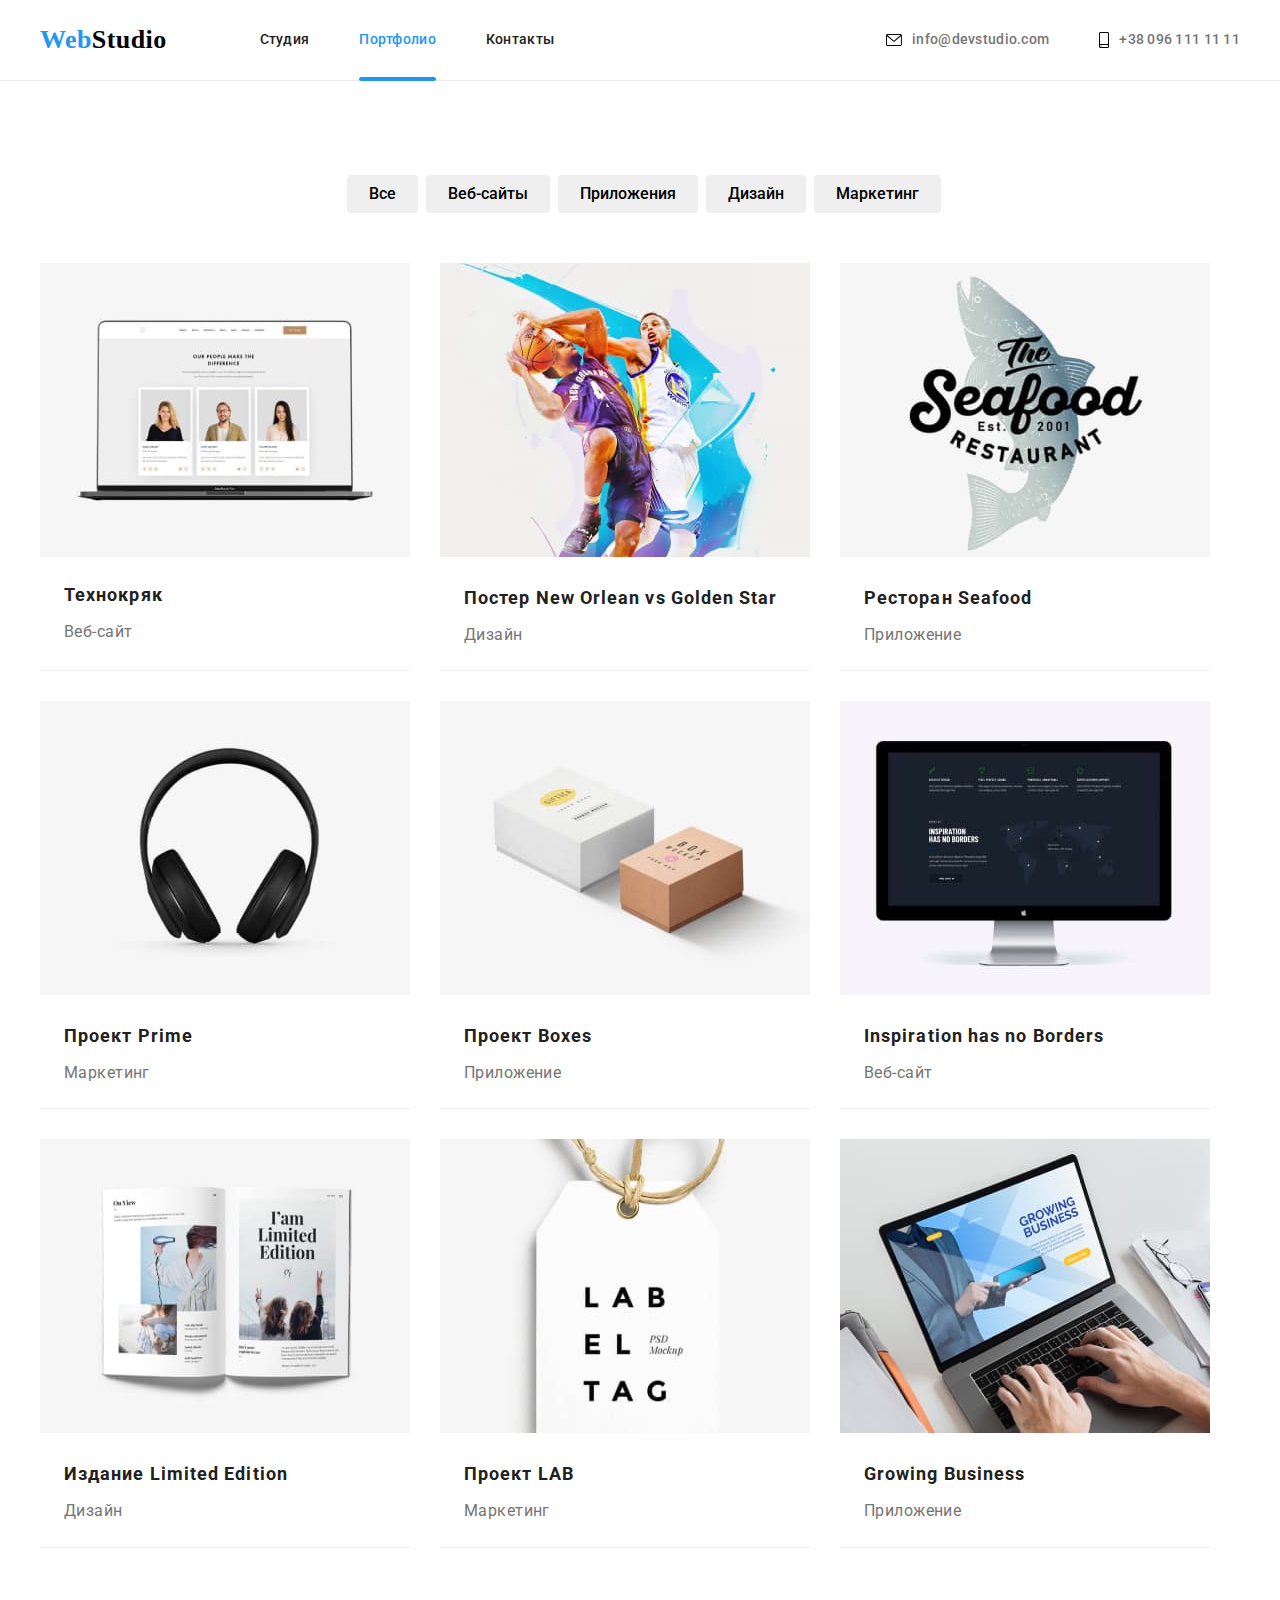
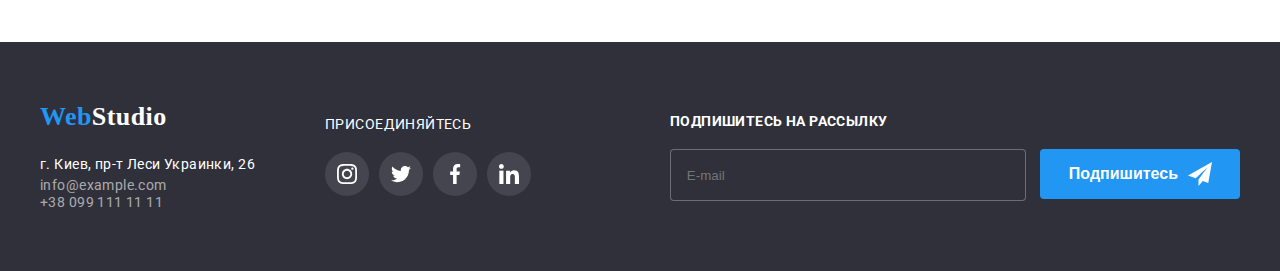
==== commit 51f70a4b: "165165" ====
--- a/portfolio.html
+++ b/portfolio.html
@@ -11,34 +11,36 @@
     <link href="https://fonts.googleapis.com/css2?family=Roboto:wght@400;500;700;900&display=swap" rel="stylesheet">
     <link href="https://fonts.googleapis.com/css2?family=Raleway:wght@700&family=Roboto:wght@400;700;900&display=swap"
         rel="stylesheet">
-    <link rel="stylesheet" href="./css/styles.css">
+    <link rel="stylesheet" href="./css/main.min.css" />
 </head> 
 <body>
 <header class="header">
     <div class="container main-nav">
-    <nav class="main-nav-list">
-        <a href="./index.html" class="link-logo"><span class="logo">Web</span>Studio</a>
-        <ul class="site-nav">
-            <li class="site-nav__item"><a href="./index.html" class="header-navigation-link">Студия</a></li>
-            <li class="site-nav__item"><a href="./portfolio.html" class="header-link-now">Портфолио</a></li>
-            <li class="site-nav__item"><a href="/" class="header-navigation-link">Контакты</a></li>
+        <nav class="main-nav-list">
+            <a href="./index.html" class="link-logo"><span class="logo">Web</span>Studio</a>
+            <ul class="site-nav">
+                <li class="site-nav__item"><a href="./index.html" class="header-navigation-link">Студия</a></li>
+                <li class="site-nav__item"><a href="./portfolio.html" class="header-link-now">Портфолио</a></li>
+                <li class="site-nav__item"><a href="/" class="header-navigation-link">Контакты</a></li>
+            </ul>
+        </nav>
+        <ul class="auth-nav">
+            <li class="item">
+                <a href="mailto:info@devstudio.com" class="header-contacts">
+                    <svg class="mail" width="16px" height="12px">
+                        <use href="./images/icons.svg#icon-mail"></use>
+                    </svg>
+                    info@devstudio.com</a>
+            </li>
+            <li class="item">
+                <a href="tel:tel:+380961111111" class="header-contacts">
+                    <svg class="phone" width="10px" height="16px">
+                        <use href="./images/icons.svg#icon-smartphone"></use>
+                    </svg>
+                    +38 096 111 11 11</a>
+            </li>
         </ul>
-    </nav>
-        <ul class="auth-nav">
-            <li class="auth-nav__item"><a href="mailto:info@devstudio.com" class="header-contacts">
-                <svg class="mail" width="16px" height="12px">
-                    <use href="./images/icons.svg#icon-mail"></use>
-                </svg>
-                info@devstudio.com</a>
-            </li>
-            <li class="auth-nav__item"><a href="tel:tel:+380961111111" class="header-contacts">
-                <svg class="phone" width="10px" height="16px">
-                    <use href="./images/icons.svg#icon-smartphone"></use>
-                </svg>
-                +38 096 111 11 11</a>
-            </li>
-        </ul>
-        </div>
+    </div>
 </header>
 <main>
     <section class="section">
--- a/css/main.min.css
+++ b/css/main.min.css
@@ -0,0 +1,2 @@
+body{margin:0;font-family:'Roboto', Raleway, sans-serif;background-color:#fff;letter-spacing:0.03em;font-size:14px;color:#212121}.container{width:1200px;padding-left:15px;padding-right:15px;margin-left:auto;margin-right:auto}.visually-hiden{position:absolute;width:1px;height:1px;margin:-1px;border:0;padding:0;white-space:nowrap;-webkit-clip-path:inset(100%);clip-path:inset(100%);clip:rect(0 0 0 0);overflow:hidden}.site-nav__item,.auth-nav .item,.info__list,.studio__list,.team__list,.soc-list,.clients-list,.filter,.projects,.footer-address-list,.foot-soc-list{padding:0;margin:0;list-style-type:none}.section,.team,.clients{padding-top:94px;padding-bottom:94px}.market__image{width:100%;height:auto}.logo{color:#2196f3}.link-logo{display:block;font-family:'Releway';font-size:26px;line-height:1.19;font-weight:700;color:#000;text-decoration:none}.link-logo:hover,.link-logo:active{text-decoration:none}.header{border-bottom:1px solid #ececec}.header-list-contacts{color:#000}.header-link-now{position:relative;display:block;padding:32px 0 32px 0;text-decoration:none;color:#2196f3;line-height:1.14;font-weight:500;letter-spacing:0.02em}.header-link-now:active,.header-link-now:visited{text-decoration:none}.header-link-now::after{content:'';position:absolute;bottom:-1px;display:block;width:100%;height:4px;border-radius:2px;background-color:#2196f3}.header-navigation-link{display:block;padding:32px 0;color:#212121;line-height:1.14;font-weight:500;text-decoration:none;letter-spacing:0.02em;-webkit-transition:color 250ms cubic-bezier(0.4, 0, 0.2, 1);transition:color 250ms cubic-bezier(0.4, 0, 0.2, 1)}.header-navigation-link:active,.header-navigation-link:visited{text-decoration:none}.header-navigation-link:hover,.header-navigation-link:focus{color:#2196f3}.main-nav{display:-webkit-box;display:-ms-flexbox;display:flex}.main-nav-list{display:-webkit-box;display:-ms-flexbox;display:flex;-webkit-box-align:center;-ms-flex-align:center;align-items:center}.site-nav{display:-webkit-box;display:-ms-flexbox;display:flex;padding-left:0;margin:0}.site-nav__item:first-child{margin-left:93px}.site-nav__item:not(:last-child){margin-right:50px}.auth-nav{display:-webkit-box;display:-ms-flexbox;display:flex;-webkit-box-align:center;-ms-flex-align:center;align-items:center;-webkit-box-pack:center;-ms-flex-pack:center;justify-content:center;margin:0;padding-left:0;margin-left:auto}.auth-nav .item:not(:first-child){margin-left:50px}.header-contacts{display:-webkit-box;display:-ms-flexbox;display:flex;-webkit-box-align:center;-ms-flex-align:center;align-items:center;-webkit-box-pack:center;-ms-flex-pack:center;justify-content:center;padding:32px 0;line-height:1.14;font-weight:500;font-style:normal;letter-spacing:00.02em;color:#757575;text-decoration:none;-webkit-transition:color 250ms cubic-bezier(0.4, 0, 0.2, 1),fill 250ms cubic-bezier(0.4, 0, 0.2, 1);transition:color 250ms cubic-bezier(0.4, 0, 0.2, 1),fill 250ms cubic-bezier(0.4, 0, 0.2, 1)}.header-contacts:active,.header-contacts:visited{text-decoration:none}.header-contacts:hover{color:#2196f3;fill:currentColor}.mail,.phone{margin-right:10px}.hero{padding-top:200px;padding-bottom:200px;background-color:#2F303A;text-align:center;background-image:-webkit-gradient(linear, left top, right top, from(rgba(47,48,58,0.4)), to(rgba(47,48,58,0.4))),url(../images/hero-bg.jpg);background-image:linear-gradient(to right, rgba(47,48,58,0.4), rgba(47,48,58,0.4)),url(../images/hero-bg.jpg);background-repeat:no-repeat;background-size:cover;max-width:1600px;margin:0 auto}.hero-title{text-align:center;max-width:696px;margin:0 auto;margin-bottom:40px;text-transform:uppercase;font-size:44px;line-height:1.36;font-weight:900;color:#fff;letter-spacing:0.06em}.hero-button{text-align:center;border:0;border-radius:4px;background-color:#2196f3;color:#fff;padding:10px 32px;font-family:'Roboto';font-size:16px;line-height:1.9;font-weight:700;letter-spacing:0.06em;cursor:pointer}.backdrop{position:fixed;top:0;left:0;width:100%;height:100%;background-color:rgba(0,0,0,0.2);z-index:9999;-webkit-transition:opacity 250ms cubic-bezier(0.4, 0, 0.2, 1);transition:opacity 250ms cubic-bezier(0.4, 0, 0.2, 1)}.backdrop.is-hidden{opacity:0;pointer-events:none}.modal{position:absolute;top:50%;left:50%;z-index:1;-webkit-box-sizing:border-box;box-sizing:border-box;width:528px;height:581px;border-radius:4px;-webkit-transform:translate(-50%, -50%);transform:translate(-50%, -50%);-webkit-box-shadow:0px 2px 1px 0px rgba(0,0,0,0.2),0px 1px 1px 0px rgba(0,0,0,0.14),0px 1px 3px 0px rgba(0,0,0,0.12);box-shadow:0px 2px 1px 0px rgba(0,0,0,0.2),0px 1px 1px 0px rgba(0,0,0,0.14),0px 1px 3px 0px rgba(0,0,0,0.12);background-color:#fff;padding:40px;text-align:center}.modal-close{position:absolute;top:8px;right:8px;display:-webkit-box;display:-ms-flexbox;display:flex;-webkit-box-align:center;-ms-flex-align:center;align-items:center;-webkit-box-pack:center;-ms-flex-pack:center;justify-content:center;background-color:#fff;width:30px;height:30px;border-radius:50%;border:1px solid rgba(0,0,0,0.1);cursor:pointer}.form{display:block}.form__title{font-size:18px;font-weight:700;margin:0;margin-bottom:12px}.form__field{position:relative;margin-bottom:10px;display:-webkit-box;display:-ms-flexbox;display:flex;-webkit-box-orient:vertical;-webkit-box-direction:normal;-ms-flex-direction:column;flex-direction:column;-webkit-box-align:start;-ms-flex-align:start;align-items:flex-start}.form__label{color:#757575;font-size:12px;font-weight:400;margin-bottom:4px;line-height:1.16}.form__input{-webkit-box-sizing:border-box;box-sizing:border-box;display:block;outline:none;border:1px solid;border-color:rgba(33,33,33,0.2);border-radius:4px;-webkit-transition:border-color 250ms cubic-bezier(0.4, 0, 0.2, 1);transition:border-color 250ms cubic-bezier(0.4, 0, 0.2, 1);width:100%;margin:0;padding:11px 0 11px 40px}.form__input:focus{border-color:#2196f3}.form__input:focus+.form__img{fill:#2196f3}.form__img{position:absolute;top:28px;left:15px;-webkit-transition:fill 250ms cubic-bezier(0.4, 0, 0.2, 1);transition:fill 250ms cubic-bezier(0.4, 0, 0.2, 1)}.comment__field{display:-webkit-box;display:-ms-flexbox;display:flex;-ms-flex-wrap:wrap;flex-wrap:wrap;-webkit-box-orient:horizontal;-webkit-box-direction:normal;-ms-flex-direction:row;flex-direction:row;width:100%;height:100%;margin-bottom:20px}.comment__label{color:#757575;font-size:12px;font-weight:400;margin-bottom:4px;line-height:1.16}.comment__input{-webkit-box-sizing:border-box;box-sizing:border-box;outline:none;border:1px solid;border-color:rgba(33,33,33,0.2);border-radius:4px;width:100%;height:120px;margin:0;padding:12px 16px;resize:none;-webkit-transition:border-color 250ms cubic-bezier(0.4, 0, 0.2, 1);transition:border-color 250ms cubic-bezier(0.4, 0, 0.2, 1)}.comment__input:focus{border-color:#2196f3}.form-button{color:#fff;background-color:#2196f3;padding:10px 55px 10px 56px;border:0;border-radius:4px;margin-top:30px;font-size:16px;font-weight:700;line-height:1.875}.checkbox-label{display:-webkit-box;display:-ms-flexbox;display:flex;-webkit-box-align:center;-ms-flex-align:center;align-items:center;-webkit-box-pack:center;-ms-flex-pack:center;justify-content:center;-webkit-appearance:none;-moz-appearance:none;appearance:none;margin:0}.checkbox-label__input{-webkit-appearance:none;-moz-appearance:none;appearance:none;margin:0}.checkbox-label__input:checked+.checkbox-label__icon{background-color:#2196f3;background-image:url(../images/check.svg);background-size:contain;background-origin:border-box;background-position:center;border-color:#2196f3}.checkbox-label__icon{display:inline-block;width:16px;height:15px;border:2px solid #000;border-radius:4px;margin-right:10px}.checkbox-label__title{color:#757575;margin-right:5px;font-size:14px;font-weight:400;line-height:1.71}.checkbox-label__link{font-size:14px;line-height:1.71;font-weight:400}.info{padding-top:94px}.info__list{display:-webkit-box;display:-ms-flexbox;display:flex}.info__item{max-width:270px}.info__item:not(:first-child){margin-left:30px}.card-picture{width:270px;height:120px;display:-webkit-box;display:-ms-flexbox;display:flex;-webkit-box-align:center;-ms-flex-align:center;align-items:center;-webkit-box-pack:center;-ms-flex-pack:center;justify-content:center;background-color:#f5f4fa;margin-bottom:30px}.info__point{margin:0 0 10px 0;font-size:14px;text-transform:uppercase;line-height:1.14;font-weight:700}.info__description{margin:0;line-height:1.71;color:#757575}.studio__title{margin:0;text-align:center;margin-bottom:50px;font-size:36px;line-height:1.16;font-weight:700}.studio__list{margin:0;display:-webkit-box;display:-ms-flexbox;display:flex;padding-left:0;-webkit-box-pack:justify;-ms-flex-pack:justify;justify-content:space-between}.job-card{position:relative}.job-card__image{display:block;width:100%;height:auto}.job-card__title{font-weight:700;font-size:14px;padding-top:27px;margin:0;padding-top:0;color:#fff}.job-card__overlay{position:absolute;display:-webkit-box;display:-ms-flexbox;display:flex;-webkit-box-align:center;-ms-flex-align:center;align-items:center;-webkit-box-pack:center;-ms-flex-pack:center;justify-content:center;width:100%;height:70px;bottom:0;left:0;background-color:rgba(48,48,58,0.8)}.team{border-color:#f5f4fa}.team__title{text-align:center;margin:0;margin-bottom:50px;font-size:36px;line-height:1.16;font-weight:700}.team__list{display:-webkit-box;display:-ms-flexbox;display:flex}.team__item{background-color:#fff;-webkit-box-shadow:0px 1px 3px rgba(0,0,0,0.12),0px 1px 1px rgba(0,0,0,0.14),0px 2px 1px rgba(0,0,0,0.2);box-shadow:0px 1px 3px rgba(0,0,0,0.12),0px 1px 1px rgba(0,0,0,0.14),0px 2px 1px rgba(0,0,0,0.2);border-radius:0px 0px 4px 4px}.team__item:not(:first-child){margin-left:30px}.team__image{display:block;width:100%;height:auto}.team__name{margin:0;padding-top:30px;padding-bottom:10px;text-align:center;font-weight:500;font-size:16px;line-height:1.19}.team__position{margin:0;padding-bottom:30px;text-align:center;font-size:16px;line-height:1.9;color:#757575}.soc-list{-webkit-box-shadow:0;box-shadow:0;display:-webkit-box;display:-ms-flexbox;display:flex;-webkit-box-align:center;-ms-flex-align:center;align-items:center;-webkit-box-pack:center;-ms-flex-pack:center;justify-content:center;margin-bottom:30px}.soc-list__item:not(:first-child){margin-left:10px}.soc-list__link{height:44px;width:44px;background-color:#fff;border-radius:50%;display:-webkit-box;display:-ms-flexbox;display:flex;-webkit-box-align:center;-ms-flex-align:center;align-items:center;-webkit-box-pack:center;-ms-flex-pack:center;justify-content:center;fill:#afb1b8;-webkit-transition:background-color 250ms cubic-bezier(0.4, 0, 0.2, 1),fill 250ms cubic-bezier(0.4, 0, 0.2, 1);transition:background-color 250ms cubic-bezier(0.4, 0, 0.2, 1),fill 250ms cubic-bezier(0.4, 0, 0.2, 1)}.soc-list__link:hover{fill:#fff;background-color:#2196f3}.clients__title{margin:0;margin-bottom:50px;font-size:36px;line-height:1.16;font-weight:700;letter-spacing:0.06em;text-align:center}.clients-list{display:-webkit-box;display:-ms-flexbox;display:flex;margin:0 auto;padding-left:0}.clients-list__item{background-color:#fff}.clients-list__item:not(:first-child){margin-left:30px}.clients-list__link{width:170px;height:94px;display:-webkit-box;display:-ms-flexbox;display:flex;-webkit-box-align:center;-ms-flex-align:center;align-items:center;-webkit-box-pack:center;-ms-flex-pack:center;justify-content:center;border-radius:4px;border:1px solid #afb1b8;-webkit-transition:border-color 250ms cubic-bezier(0.4, 0, 0.2, 1);transition:border-color 250ms cubic-bezier(0.4, 0, 0.2, 1)}.clients-list__link:hover{border-color:#2196f3}.clients-list__link:hover .clients-list__logo{fill:#2196f3}.clients-list__logo{fill:#afb1b8;-webkit-transition:fill 250ms cubic-bezier(0.4, 0, 0.2, 1);transition:fill 250ms cubic-bezier(0.4, 0, 0.2, 1)}.filter{display:-webkit-box;display:-ms-flexbox;display:flex;margin-bottom:50px;-webkit-box-pack:center;-ms-flex-pack:center;justify-content:center}.filter__item{margin-left:8px}.filter__button{padding:6px 22px;cursor:pointer;font-family:'Roboto';font-size:16px;font-weight:500;line-height:1.6;border-radius:4px;border:0;-webkit-transition:background-color 250ms cubic-bezier(0.4, 0, 0.2, 1),color 250ms cubic-bezier(0.4, 0, 0.2, 1),-webkit-box-shadow 250ms cubic-bezier(0.4, 0, 0.2, 1);transition:background-color 250ms cubic-bezier(0.4, 0, 0.2, 1),color 250ms cubic-bezier(0.4, 0, 0.2, 1),-webkit-box-shadow 250ms cubic-bezier(0.4, 0, 0.2, 1);transition:box-shadow 250ms cubic-bezier(0.4, 0, 0.2, 1),background-color 250ms cubic-bezier(0.4, 0, 0.2, 1),color 250ms cubic-bezier(0.4, 0, 0.2, 1);transition:box-shadow 250ms cubic-bezier(0.4, 0, 0.2, 1),background-color 250ms cubic-bezier(0.4, 0, 0.2, 1),color 250ms cubic-bezier(0.4, 0, 0.2, 1),-webkit-box-shadow 250ms cubic-bezier(0.4, 0, 0.2, 1)}.filter__button:hover,.filter__button:focus{background-color:#2196f3;color:#fff;-webkit-box-shadow:0px 3px 1px rgba(0,0,0,0.1),0px 1px 2px rgba(0,0,0,0.08),0px 2px 2px rgba(0,0,0,0.12);box-shadow:0px 3px 1px rgba(0,0,0,0.1),0px 1px 2px rgba(0,0,0,0.08),0px 2px 2px rgba(0,0,0,0.12)}.projects{display:-webkit-box;display:-ms-flexbox;display:flex;-ms-flex-wrap:wrap;flex-wrap:wrap}.projects__item{margin-bottom:30px;border-bottom:1px solid #eeeeee;width:370px;margin-right:30px;margin-bottom:30px}.projects__item:nth-last-child(-n+3){margin-bottom:0}.market{display:block;width:100%;height:100%;color:#212121;text-decoration:none;-webkit-transition:-webkit-box-shadow 250ms cubic-bezier(0.4, 0, 0.2, 1);transition:-webkit-box-shadow 250ms cubic-bezier(0.4, 0, 0.2, 1);transition:box-shadow 250ms cubic-bezier(0.4, 0, 0.2, 1);transition:box-shadow 250ms cubic-bezier(0.4, 0, 0.2, 1), -webkit-box-shadow 250ms cubic-bezier(0.4, 0, 0.2, 1)}.market:active,.market:visited{text-decoration:none}.market:hover{-webkit-box-shadow:0px 1px 1px rgba(0,0,0,0.12),0px 4px 4px rgba(0,0,0,0.06),1px 4px 6px rgba(0,0,0,0.16);box-shadow:0px 1px 1px rgba(0,0,0,0.12),0px 4px 4px rgba(0,0,0,0.06),1px 4px 6px rgba(0,0,0,0.16);-webkit-transform:translateX(0);transform:translateX(0)}.market:hover .card__overlay{-webkit-transform:translate(0);transform:translate(0)}.market__list{padding:20px 24px}.market__title{margin:0 0 4px 0;font-size:18px;line-height:2;font-weight:700;letter-spacing:0.06em}.market__description{margin:0;color:#757575;font-size:16px;line-height:1.9}.card{position:relative;width:100%;height:294px;overflow:hidden}.card__overlay{position:absolute;top:1px;left:0;width:370px;height:294px;background-color:rgba(33,150,243,0.9);-webkit-transform:translatey(100%);transform:translatey(100%);-webkit-transition:-webkit-transform 250ms cubic-bezier(0.4, 0, 0.2, 1);transition:-webkit-transform 250ms cubic-bezier(0.4, 0, 0.2, 1);transition:transform 250ms cubic-bezier(0.4, 0, 0.2, 1);transition:transform 250ms cubic-bezier(0.4, 0, 0.2, 1), -webkit-transform 250ms cubic-bezier(0.4, 0, 0.2, 1)}.card__title{font-size:18px;line-height:1.55;margin:0;padding:63px 24px;color:#fff}.footer{padding-top:60px;padding-bottom:60px;background-color:#2F303A}.footer .container{display:-webkit-box;display:-ms-flexbox;display:flex;-webkit-box-align:center;-ms-flex-align:center;align-items:center;-webkit-box-pack:center;-ms-flex-pack:center;justify-content:center}.footer-link-logo{display:block;margin-bottom:20px;font-family:'Releway';font-size:26px;line-height:1.19;font-weight:700;color:#fff;text-decoration:none}.footer-link-logo:hover,.footer-link-logo:active{text-decoration:none}.footer-address-list.item:not(:last-child){margin-bottom:9px}.footer-contacts{line-height:1.14;font-style:normal;color:rgba(255,255,255,0.6);text-decoration:none;-webkit-transition:color 250ms cubic-bezier(0.4, 0, 0.2, 1);transition:color 250ms cubic-bezier(0.4, 0, 0.2, 1)}.footer-contacts:visited,.footer-contacts:active{text-decoration:none}.footer-contacts:hover{color:#2196f3}.footer-city{line-height:1.71;font-style:normal;color:#fff}.foot-soc-list{display:-webkit-box;display:-ms-flexbox;display:flex;-webkit-box-align:center;-ms-flex-align:center;align-items:center;-webkit-box-pack:center;-ms-flex-pack:center;justify-content:center}.foot-soc-list .item+.item{margin-left:10px}.foot-soc{width:44px;height:44px;background-color:rgba(255,255,255,0.1);border-radius:50%;display:-webkit-box;display:-ms-flexbox;display:flex;-webkit-box-align:center;-ms-flex-align:center;align-items:center;-webkit-box-pack:center;-ms-flex-pack:center;justify-content:center;fill:#fff;-webkit-transition:background-color 250ms cubic-bezier(0.4, 0, 0.2, 1);transition:background-color 250ms cubic-bezier(0.4, 0, 0.2, 1)}.foot-soc:hover{background-color:#2196f3}.join{margin-left:70px}.join-title{text-transform:uppercase;margin:0 0 20px 0;color:#fff}.mailing{margin-left:auto}.footer-form-title{font-size:14px;font-weight:700;margin:0 0 20px 0;color:#fff;text-transform:uppercase}.footer-form-button{-webkit-box-pack:center;-ms-flex-pack:center;justify-content:center;color:#fff;background-color:#2196f3;text-align:center;font-weight:700;font-size:16px;line-height:1.875;border:0;border-radius:4px;padding:10px 55px 10px 55px}.button-img{margin-left:10px}.footer-email{outline:none;border:1px solid rgba(255,255,255,0.3);background-color:#2F303A;border-radius:4px;width:90%;height:100%;line-height:1.25;color:#fff;padding-left:16px;padding-right:16px;padding-top:0;padding-bottom:0}.footer-form-field{width:358px;height:50px}.footer-button{display:-webkit-box;display:-ms-flexbox;display:flex;-webkit-box-pack:center;-ms-flex-pack:center;justify-content:center;-webkit-box-align:center;-ms-flex-align:center;align-items:center;margin-left:12px;padding:0;border:0;background-color:#2196f3;border-radius:4px;color:#fff;line-height:1.875;font-weight:700;font-size:16px;padding:10px 28px 10px 29px}.footer-button-img{margin-left:10px}.footer-form{display:-webkit-box;display:-ms-flexbox;display:flex;-webkit-box-align:center;-ms-flex-align:center;align-items:center;-webkit-box-pack:center;-ms-flex-pack:center;justify-content:center}
+/*# sourceMappingURL=main.min.css.map */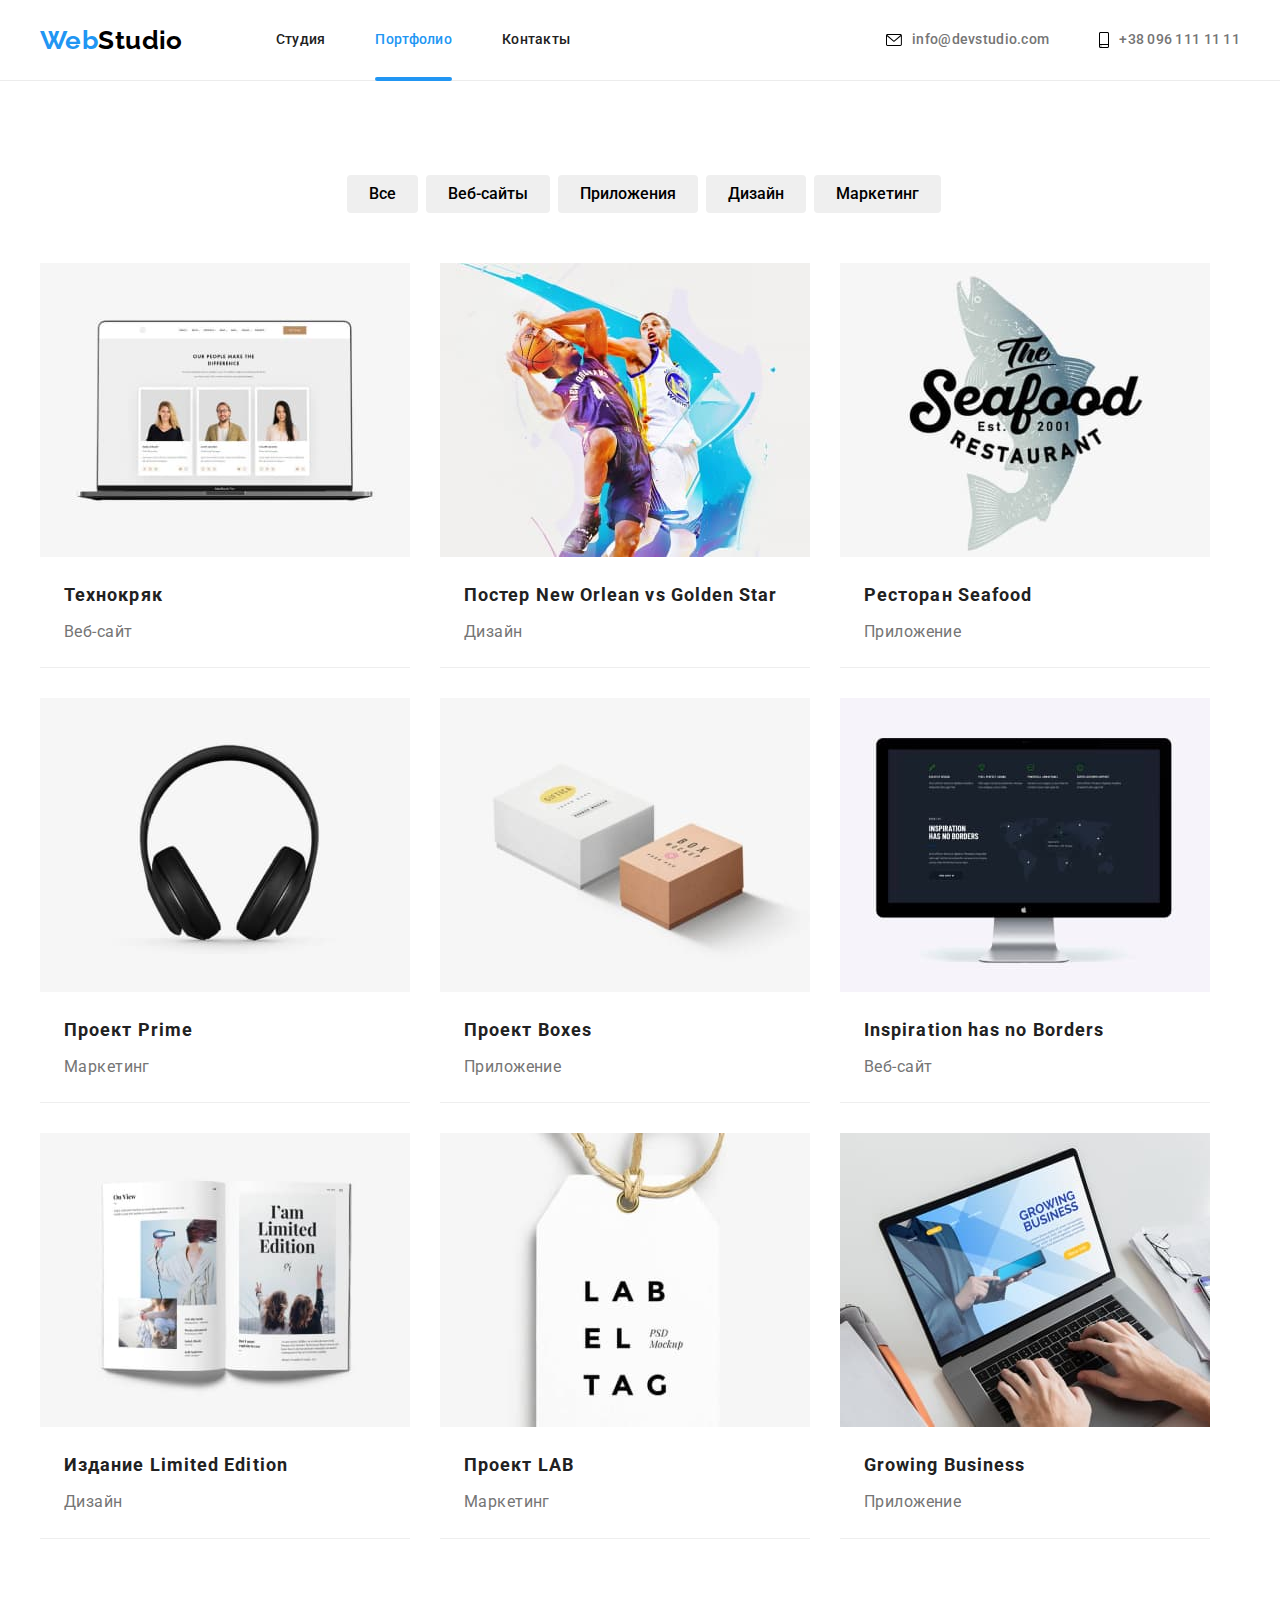
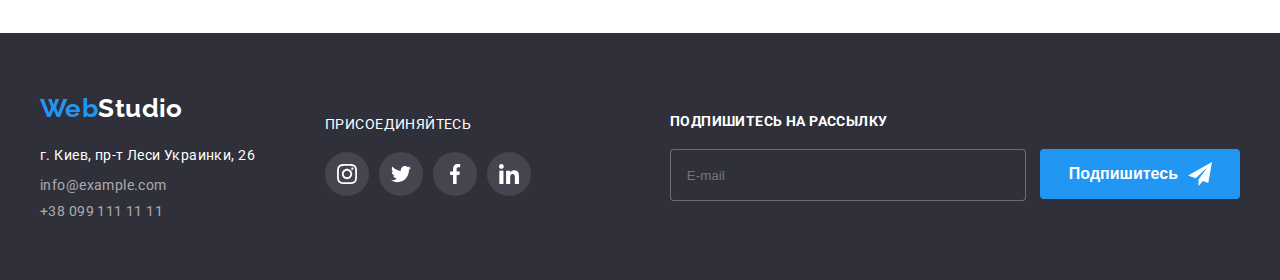
==== commit b97dbfa3: "6519665" ====
--- a/portfolio.html
+++ b/portfolio.html
@@ -82,7 +82,16 @@
             </li>
             <li class="projects__item">
                 <a href="#" class="market">
-                    <img class="market__image" lang="en" src="./images/basketball.jpg" alt="basketball" width="370">                        
+                    <div class="card">
+                        <img class="market__image" lang="en" src="./images/basketball.jpg" alt="basketball" width="370">
+                            <div class="card__overlay">
+                                <p class="card__title">Ресурс предлагает комплексные предложения с разным уровнем функционала и сервисов. Все
+                                    это
+                                    позволит посетителю получить исчерпывающие сведения о компании или частном лице.
+                                </p>
+                            </div>
+                    </div>
+                                            
                     <div class="market__list">
                         <h2 class="market__title">Постер New Orlean vs Golden Star</h2>
                         <p class="market__description">Дизайн</p>
@@ -91,7 +100,15 @@
             </li>
             <li class="projects__item">
                 <a href="#" class="market">
-                    <img class="market__image-image" lang="en" src="./images/fish.jpg" alt="restaurant" width="370">
+                    <div class="card">
+                        <img class="market__image-image" lang="en" src="./images/fish.jpg" alt="restaurant" width="370">
+                        <div class="card__overlay">
+                            <p class="card__title">Ресурс предлагает комплексные предложения с разным уровнем функционала и сервисов. Все
+                                это
+                                позволит посетителю получить исчерпывающие сведения о компании или частном лице.
+                            </p>
+                        </div>
+                    </div>
                     <div class="market__list">
                         <h2 class="market__title">Ресторан Seafood</h2>
                         <p class="market__description">Приложение</p>
@@ -100,7 +117,15 @@
             </li>
             <li class="projects__item">
                 <a href="#" class="market">
-                    <img class="filter__image" lang="en" src="./images/headphones.jpg" alt="headphones" width="370">
+                    <div class="card">
+                        <img class="filter__image" lang="en" src="./images/headphones.jpg" alt="headphones" width="370">
+                        <div class="card__overlay">
+                            <p class="card__title">Ресурс предлагает комплексные предложения с разным уровнем функционала и сервисов. Все
+                                это
+                                позволит посетителю получить исчерпывающие сведения о компании или частном лице.
+                            </p>
+                        </div>
+                    </div>
                     <div class="market__list">
                         <h2 class="market__title">Проект Prime</h2>
                         <p class="market__description">Маркетинг</p>
@@ -109,7 +134,15 @@
             </li>
             <li class="projects__item">
                 <a href="#" class="market">
-                    <img class="market__image" lang="en" src="./images/boxes.jpg" alt="boxes" width="370">
+                    <div class="card">
+                        <img class="market__image" lang="en" src="./images/boxes.jpg" alt="boxes" width="370">
+                        <div class="card__overlay">
+                            <p class="card__title">Ресурс предлагает комплексные предложения с разным уровнем функционала и сервисов. Все
+                                это
+                                позволит посетителю получить исчерпывающие сведения о компании или частном лице.
+                            </p>
+                        </div>
+                    </div>
                     <div class="market__list">
                         <h2 class="market__title">Проект Boxes</h2>
                         <p class="market__description">Приложение</p>
@@ -118,7 +151,15 @@
             </li>
             <li class="projects__item">
                 <a href="#" class="market">
-                    <img class="market__image" lang="en" src="./images/monitor.jpg" alt="monitor" width="370">
+                    <div class="card">
+                        <img class="market__image" lang="en" src="./images/monitor.jpg" alt="monitor" width="370">
+                        <div class="card__overlay">
+                            <p class="card__title">Ресурс предлагает комплексные предложения с разным уровнем функционала и сервисов. Все
+                                это
+                                позволит посетителю получить исчерпывающие сведения о компании или частном лице.
+                            </p>
+                        </div>
+                    </div>
                     <div class="market__list">
                         <h2 class="market__title">Inspiration has no Borders</h2>
                         <p class="market__description">Веб-сайт</p>
@@ -127,7 +168,15 @@
             </li>
             <li class="projects__item">
                 <a href="#" class="market">
-                    <img class="market__image" lang="en" src="./images/book.jpg" alt="book" width="370">
+                    <div class="card">
+                        <img class="market__image" lang="en" src="./images/book.jpg" alt="book" width="370">
+                        <div class="card__overlay">
+                            <p class="card__title">Ресурс предлагает комплексные предложения с разным уровнем функционала и сервисов. Все
+                                это
+                                позволит посетителю получить исчерпывающие сведения о компании или частном лице.
+                            </p>
+                        </div>
+                    </div>
                     <div class="market__list">
                         <h2 class="market__title">Издание Limited Edition</h2>
                         <p class="market__description">Дизайн</p>
@@ -136,7 +185,15 @@
             </li>
             <li class="projects__item">
                 <a href="#" class="market">
-                    <img class="market__image" lang="en" src="./images/labeltag.jpg" alt="labeltag" width="370">
+                    <div class="card">
+                        <img class="market__image" lang="en" src="./images/labeltag.jpg" alt="labeltag" width="370">
+                        <div class="card__overlay">
+                            <p class="card__title">Ресурс предлагает комплексные предложения с разным уровнем функционала и сервисов. Все
+                                это
+                                позволит посетителю получить исчерпывающие сведения о компании или частном лице.
+                            </p>
+                        </div>
+                    </div>
                     <div class="market__list">
                         <h2 class="market__title">Проект LAB</h2>
                         <p class="market__description">Маркетинг</p>
@@ -144,8 +201,16 @@
                 </a>
             </li>
             <li class="projects__item">
-                <a href="#" class="market"> 
-                    <img class="market__image" lang="en" src="./images/growing_business.jpg" alt="notebook_whith_presentation" width="370">
+                <a href="#" class="market">
+                    <div class="card">
+                        <img class="market__image" lang="en" src="./images/growing_business.jpg" alt="notebook_whith_presentation" width="370">
+                        <div class="card__overlay">
+                            <p class="card__title">Ресурс предлагает комплексные предложения с разным уровнем функционала и сервисов. Все
+                                это
+                                позволит посетителю получить исчерпывающие сведения о компании или частном лице.
+                            </p>
+                        </div>
+                    </div>
                     <div class="market__list">
                         <h2 class="market__title">Growing Business</h2>
                         <p class="market__description">Приложение</p>
--- a/css/main.min.css
+++ b/css/main.min.css
@@ -1,2 +1,2 @@
-body{margin:0;font-family:'Roboto', Raleway, sans-serif;background-color:#fff;letter-spacing:0.03em;font-size:14px;color:#212121}.container{width:1200px;padding-left:15px;padding-right:15px;margin-left:auto;margin-right:auto}.visually-hiden{position:absolute;width:1px;height:1px;margin:-1px;border:0;padding:0;white-space:nowrap;-webkit-clip-path:inset(100%);clip-path:inset(100%);clip:rect(0 0 0 0);overflow:hidden}.site-nav__item,.auth-nav .item,.info__list,.studio__list,.team__list,.soc-list,.clients-list,.filter,.projects,.footer-address-list,.foot-soc-list{padding:0;margin:0;list-style-type:none}.section,.team,.clients{padding-top:94px;padding-bottom:94px}.market__image{width:100%;height:auto}.logo{color:#2196f3}.link-logo{display:block;font-family:'Releway';font-size:26px;line-height:1.19;font-weight:700;color:#000;text-decoration:none}.link-logo:hover,.link-logo:active{text-decoration:none}.header{border-bottom:1px solid #ececec}.header-list-contacts{color:#000}.header-link-now{position:relative;display:block;padding:32px 0 32px 0;text-decoration:none;color:#2196f3;line-height:1.14;font-weight:500;letter-spacing:0.02em}.header-link-now:active,.header-link-now:visited{text-decoration:none}.header-link-now::after{content:'';position:absolute;bottom:-1px;display:block;width:100%;height:4px;border-radius:2px;background-color:#2196f3}.header-navigation-link{display:block;padding:32px 0;color:#212121;line-height:1.14;font-weight:500;text-decoration:none;letter-spacing:0.02em;-webkit-transition:color 250ms cubic-bezier(0.4, 0, 0.2, 1);transition:color 250ms cubic-bezier(0.4, 0, 0.2, 1)}.header-navigation-link:active,.header-navigation-link:visited{text-decoration:none}.header-navigation-link:hover,.header-navigation-link:focus{color:#2196f3}.main-nav{display:-webkit-box;display:-ms-flexbox;display:flex}.main-nav-list{display:-webkit-box;display:-ms-flexbox;display:flex;-webkit-box-align:center;-ms-flex-align:center;align-items:center}.site-nav{display:-webkit-box;display:-ms-flexbox;display:flex;padding-left:0;margin:0}.site-nav__item:first-child{margin-left:93px}.site-nav__item:not(:last-child){margin-right:50px}.auth-nav{display:-webkit-box;display:-ms-flexbox;display:flex;-webkit-box-align:center;-ms-flex-align:center;align-items:center;-webkit-box-pack:center;-ms-flex-pack:center;justify-content:center;margin:0;padding-left:0;margin-left:auto}.auth-nav .item:not(:first-child){margin-left:50px}.header-contacts{display:-webkit-box;display:-ms-flexbox;display:flex;-webkit-box-align:center;-ms-flex-align:center;align-items:center;-webkit-box-pack:center;-ms-flex-pack:center;justify-content:center;padding:32px 0;line-height:1.14;font-weight:500;font-style:normal;letter-spacing:00.02em;color:#757575;text-decoration:none;-webkit-transition:color 250ms cubic-bezier(0.4, 0, 0.2, 1),fill 250ms cubic-bezier(0.4, 0, 0.2, 1);transition:color 250ms cubic-bezier(0.4, 0, 0.2, 1),fill 250ms cubic-bezier(0.4, 0, 0.2, 1)}.header-contacts:active,.header-contacts:visited{text-decoration:none}.header-contacts:hover{color:#2196f3;fill:currentColor}.mail,.phone{margin-right:10px}.hero{padding-top:200px;padding-bottom:200px;background-color:#2F303A;text-align:center;background-image:-webkit-gradient(linear, left top, right top, from(rgba(47,48,58,0.4)), to(rgba(47,48,58,0.4))),url(../images/hero-bg.jpg);background-image:linear-gradient(to right, rgba(47,48,58,0.4), rgba(47,48,58,0.4)),url(../images/hero-bg.jpg);background-repeat:no-repeat;background-size:cover;max-width:1600px;margin:0 auto}.hero-title{text-align:center;max-width:696px;margin:0 auto;margin-bottom:40px;text-transform:uppercase;font-size:44px;line-height:1.36;font-weight:900;color:#fff;letter-spacing:0.06em}.hero-button{text-align:center;border:0;border-radius:4px;background-color:#2196f3;color:#fff;padding:10px 32px;font-family:'Roboto';font-size:16px;line-height:1.9;font-weight:700;letter-spacing:0.06em;cursor:pointer}.backdrop{position:fixed;top:0;left:0;width:100%;height:100%;background-color:rgba(0,0,0,0.2);z-index:9999;-webkit-transition:opacity 250ms cubic-bezier(0.4, 0, 0.2, 1);transition:opacity 250ms cubic-bezier(0.4, 0, 0.2, 1)}.backdrop.is-hidden{opacity:0;pointer-events:none}.modal{position:absolute;top:50%;left:50%;z-index:1;-webkit-box-sizing:border-box;box-sizing:border-box;width:528px;height:581px;border-radius:4px;-webkit-transform:translate(-50%, -50%);transform:translate(-50%, -50%);-webkit-box-shadow:0px 2px 1px 0px rgba(0,0,0,0.2),0px 1px 1px 0px rgba(0,0,0,0.14),0px 1px 3px 0px rgba(0,0,0,0.12);box-shadow:0px 2px 1px 0px rgba(0,0,0,0.2),0px 1px 1px 0px rgba(0,0,0,0.14),0px 1px 3px 0px rgba(0,0,0,0.12);background-color:#fff;padding:40px;text-align:center}.modal-close{position:absolute;top:8px;right:8px;display:-webkit-box;display:-ms-flexbox;display:flex;-webkit-box-align:center;-ms-flex-align:center;align-items:center;-webkit-box-pack:center;-ms-flex-pack:center;justify-content:center;background-color:#fff;width:30px;height:30px;border-radius:50%;border:1px solid rgba(0,0,0,0.1);cursor:pointer}.form{display:block}.form__title{font-size:18px;font-weight:700;margin:0;margin-bottom:12px}.form__field{position:relative;margin-bottom:10px;display:-webkit-box;display:-ms-flexbox;display:flex;-webkit-box-orient:vertical;-webkit-box-direction:normal;-ms-flex-direction:column;flex-direction:column;-webkit-box-align:start;-ms-flex-align:start;align-items:flex-start}.form__label{color:#757575;font-size:12px;font-weight:400;margin-bottom:4px;line-height:1.16}.form__input{-webkit-box-sizing:border-box;box-sizing:border-box;display:block;outline:none;border:1px solid;border-color:rgba(33,33,33,0.2);border-radius:4px;-webkit-transition:border-color 250ms cubic-bezier(0.4, 0, 0.2, 1);transition:border-color 250ms cubic-bezier(0.4, 0, 0.2, 1);width:100%;margin:0;padding:11px 0 11px 40px}.form__input:focus{border-color:#2196f3}.form__input:focus+.form__img{fill:#2196f3}.form__img{position:absolute;top:28px;left:15px;-webkit-transition:fill 250ms cubic-bezier(0.4, 0, 0.2, 1);transition:fill 250ms cubic-bezier(0.4, 0, 0.2, 1)}.comment__field{display:-webkit-box;display:-ms-flexbox;display:flex;-ms-flex-wrap:wrap;flex-wrap:wrap;-webkit-box-orient:horizontal;-webkit-box-direction:normal;-ms-flex-direction:row;flex-direction:row;width:100%;height:100%;margin-bottom:20px}.comment__label{color:#757575;font-size:12px;font-weight:400;margin-bottom:4px;line-height:1.16}.comment__input{-webkit-box-sizing:border-box;box-sizing:border-box;outline:none;border:1px solid;border-color:rgba(33,33,33,0.2);border-radius:4px;width:100%;height:120px;margin:0;padding:12px 16px;resize:none;-webkit-transition:border-color 250ms cubic-bezier(0.4, 0, 0.2, 1);transition:border-color 250ms cubic-bezier(0.4, 0, 0.2, 1)}.comment__input:focus{border-color:#2196f3}.form-button{color:#fff;background-color:#2196f3;padding:10px 55px 10px 56px;border:0;border-radius:4px;margin-top:30px;font-size:16px;font-weight:700;line-height:1.875}.checkbox-label{display:-webkit-box;display:-ms-flexbox;display:flex;-webkit-box-align:center;-ms-flex-align:center;align-items:center;-webkit-box-pack:center;-ms-flex-pack:center;justify-content:center;-webkit-appearance:none;-moz-appearance:none;appearance:none;margin:0}.checkbox-label__input{-webkit-appearance:none;-moz-appearance:none;appearance:none;margin:0}.checkbox-label__input:checked+.checkbox-label__icon{background-color:#2196f3;background-image:url(../images/check.svg);background-size:contain;background-origin:border-box;background-position:center;border-color:#2196f3}.checkbox-label__icon{display:inline-block;width:16px;height:15px;border:2px solid #000;border-radius:4px;margin-right:10px}.checkbox-label__title{color:#757575;margin-right:5px;font-size:14px;font-weight:400;line-height:1.71}.checkbox-label__link{font-size:14px;line-height:1.71;font-weight:400}.info{padding-top:94px}.info__list{display:-webkit-box;display:-ms-flexbox;display:flex}.info__item{max-width:270px}.info__item:not(:first-child){margin-left:30px}.card-picture{width:270px;height:120px;display:-webkit-box;display:-ms-flexbox;display:flex;-webkit-box-align:center;-ms-flex-align:center;align-items:center;-webkit-box-pack:center;-ms-flex-pack:center;justify-content:center;background-color:#f5f4fa;margin-bottom:30px}.info__point{margin:0 0 10px 0;font-size:14px;text-transform:uppercase;line-height:1.14;font-weight:700}.info__description{margin:0;line-height:1.71;color:#757575}.studio__title{margin:0;text-align:center;margin-bottom:50px;font-size:36px;line-height:1.16;font-weight:700}.studio__list{margin:0;display:-webkit-box;display:-ms-flexbox;display:flex;padding-left:0;-webkit-box-pack:justify;-ms-flex-pack:justify;justify-content:space-between}.job-card{position:relative}.job-card__image{display:block;width:100%;height:auto}.job-card__title{font-weight:700;font-size:14px;padding-top:27px;margin:0;padding-top:0;color:#fff}.job-card__overlay{position:absolute;display:-webkit-box;display:-ms-flexbox;display:flex;-webkit-box-align:center;-ms-flex-align:center;align-items:center;-webkit-box-pack:center;-ms-flex-pack:center;justify-content:center;width:100%;height:70px;bottom:0;left:0;background-color:rgba(48,48,58,0.8)}.team{border-color:#f5f4fa}.team__title{text-align:center;margin:0;margin-bottom:50px;font-size:36px;line-height:1.16;font-weight:700}.team__list{display:-webkit-box;display:-ms-flexbox;display:flex}.team__item{background-color:#fff;-webkit-box-shadow:0px 1px 3px rgba(0,0,0,0.12),0px 1px 1px rgba(0,0,0,0.14),0px 2px 1px rgba(0,0,0,0.2);box-shadow:0px 1px 3px rgba(0,0,0,0.12),0px 1px 1px rgba(0,0,0,0.14),0px 2px 1px rgba(0,0,0,0.2);border-radius:0px 0px 4px 4px}.team__item:not(:first-child){margin-left:30px}.team__image{display:block;width:100%;height:auto}.team__name{margin:0;padding-top:30px;padding-bottom:10px;text-align:center;font-weight:500;font-size:16px;line-height:1.19}.team__position{margin:0;padding-bottom:30px;text-align:center;font-size:16px;line-height:1.9;color:#757575}.soc-list{-webkit-box-shadow:0;box-shadow:0;display:-webkit-box;display:-ms-flexbox;display:flex;-webkit-box-align:center;-ms-flex-align:center;align-items:center;-webkit-box-pack:center;-ms-flex-pack:center;justify-content:center;margin-bottom:30px}.soc-list__item:not(:first-child){margin-left:10px}.soc-list__link{height:44px;width:44px;background-color:#fff;border-radius:50%;display:-webkit-box;display:-ms-flexbox;display:flex;-webkit-box-align:center;-ms-flex-align:center;align-items:center;-webkit-box-pack:center;-ms-flex-pack:center;justify-content:center;fill:#afb1b8;-webkit-transition:background-color 250ms cubic-bezier(0.4, 0, 0.2, 1),fill 250ms cubic-bezier(0.4, 0, 0.2, 1);transition:background-color 250ms cubic-bezier(0.4, 0, 0.2, 1),fill 250ms cubic-bezier(0.4, 0, 0.2, 1)}.soc-list__link:hover{fill:#fff;background-color:#2196f3}.clients__title{margin:0;margin-bottom:50px;font-size:36px;line-height:1.16;font-weight:700;letter-spacing:0.06em;text-align:center}.clients-list{display:-webkit-box;display:-ms-flexbox;display:flex;margin:0 auto;padding-left:0}.clients-list__item{background-color:#fff}.clients-list__item:not(:first-child){margin-left:30px}.clients-list__link{width:170px;height:94px;display:-webkit-box;display:-ms-flexbox;display:flex;-webkit-box-align:center;-ms-flex-align:center;align-items:center;-webkit-box-pack:center;-ms-flex-pack:center;justify-content:center;border-radius:4px;border:1px solid #afb1b8;-webkit-transition:border-color 250ms cubic-bezier(0.4, 0, 0.2, 1);transition:border-color 250ms cubic-bezier(0.4, 0, 0.2, 1)}.clients-list__link:hover{border-color:#2196f3}.clients-list__link:hover .clients-list__logo{fill:#2196f3}.clients-list__logo{fill:#afb1b8;-webkit-transition:fill 250ms cubic-bezier(0.4, 0, 0.2, 1);transition:fill 250ms cubic-bezier(0.4, 0, 0.2, 1)}.filter{display:-webkit-box;display:-ms-flexbox;display:flex;margin-bottom:50px;-webkit-box-pack:center;-ms-flex-pack:center;justify-content:center}.filter__item{margin-left:8px}.filter__button{padding:6px 22px;cursor:pointer;font-family:'Roboto';font-size:16px;font-weight:500;line-height:1.6;border-radius:4px;border:0;-webkit-transition:background-color 250ms cubic-bezier(0.4, 0, 0.2, 1),color 250ms cubic-bezier(0.4, 0, 0.2, 1),-webkit-box-shadow 250ms cubic-bezier(0.4, 0, 0.2, 1);transition:background-color 250ms cubic-bezier(0.4, 0, 0.2, 1),color 250ms cubic-bezier(0.4, 0, 0.2, 1),-webkit-box-shadow 250ms cubic-bezier(0.4, 0, 0.2, 1);transition:box-shadow 250ms cubic-bezier(0.4, 0, 0.2, 1),background-color 250ms cubic-bezier(0.4, 0, 0.2, 1),color 250ms cubic-bezier(0.4, 0, 0.2, 1);transition:box-shadow 250ms cubic-bezier(0.4, 0, 0.2, 1),background-color 250ms cubic-bezier(0.4, 0, 0.2, 1),color 250ms cubic-bezier(0.4, 0, 0.2, 1),-webkit-box-shadow 250ms cubic-bezier(0.4, 0, 0.2, 1)}.filter__button:hover,.filter__button:focus{background-color:#2196f3;color:#fff;-webkit-box-shadow:0px 3px 1px rgba(0,0,0,0.1),0px 1px 2px rgba(0,0,0,0.08),0px 2px 2px rgba(0,0,0,0.12);box-shadow:0px 3px 1px rgba(0,0,0,0.1),0px 1px 2px rgba(0,0,0,0.08),0px 2px 2px rgba(0,0,0,0.12)}.projects{display:-webkit-box;display:-ms-flexbox;display:flex;-ms-flex-wrap:wrap;flex-wrap:wrap}.projects__item{margin-bottom:30px;border-bottom:1px solid #eeeeee;width:370px;margin-right:30px;margin-bottom:30px}.projects__item:nth-last-child(-n+3){margin-bottom:0}.market{display:block;width:100%;height:100%;color:#212121;text-decoration:none;-webkit-transition:-webkit-box-shadow 250ms cubic-bezier(0.4, 0, 0.2, 1);transition:-webkit-box-shadow 250ms cubic-bezier(0.4, 0, 0.2, 1);transition:box-shadow 250ms cubic-bezier(0.4, 0, 0.2, 1);transition:box-shadow 250ms cubic-bezier(0.4, 0, 0.2, 1), -webkit-box-shadow 250ms cubic-bezier(0.4, 0, 0.2, 1)}.market:active,.market:visited{text-decoration:none}.market:hover{-webkit-box-shadow:0px 1px 1px rgba(0,0,0,0.12),0px 4px 4px rgba(0,0,0,0.06),1px 4px 6px rgba(0,0,0,0.16);box-shadow:0px 1px 1px rgba(0,0,0,0.12),0px 4px 4px rgba(0,0,0,0.06),1px 4px 6px rgba(0,0,0,0.16);-webkit-transform:translateX(0);transform:translateX(0)}.market:hover .card__overlay{-webkit-transform:translate(0);transform:translate(0)}.market__list{padding:20px 24px}.market__title{margin:0 0 4px 0;font-size:18px;line-height:2;font-weight:700;letter-spacing:0.06em}.market__description{margin:0;color:#757575;font-size:16px;line-height:1.9}.card{position:relative;width:100%;height:294px;overflow:hidden}.card__overlay{position:absolute;top:1px;left:0;width:370px;height:294px;background-color:rgba(33,150,243,0.9);-webkit-transform:translatey(100%);transform:translatey(100%);-webkit-transition:-webkit-transform 250ms cubic-bezier(0.4, 0, 0.2, 1);transition:-webkit-transform 250ms cubic-bezier(0.4, 0, 0.2, 1);transition:transform 250ms cubic-bezier(0.4, 0, 0.2, 1);transition:transform 250ms cubic-bezier(0.4, 0, 0.2, 1), -webkit-transform 250ms cubic-bezier(0.4, 0, 0.2, 1)}.card__title{font-size:18px;line-height:1.55;margin:0;padding:63px 24px;color:#fff}.footer{padding-top:60px;padding-bottom:60px;background-color:#2F303A}.footer .container{display:-webkit-box;display:-ms-flexbox;display:flex;-webkit-box-align:center;-ms-flex-align:center;align-items:center;-webkit-box-pack:center;-ms-flex-pack:center;justify-content:center}.footer-link-logo{display:block;margin-bottom:20px;font-family:'Releway';font-size:26px;line-height:1.19;font-weight:700;color:#fff;text-decoration:none}.footer-link-logo:hover,.footer-link-logo:active{text-decoration:none}.footer-address-list.item:not(:last-child){margin-bottom:9px}.footer-contacts{line-height:1.14;font-style:normal;color:rgba(255,255,255,0.6);text-decoration:none;-webkit-transition:color 250ms cubic-bezier(0.4, 0, 0.2, 1);transition:color 250ms cubic-bezier(0.4, 0, 0.2, 1)}.footer-contacts:visited,.footer-contacts:active{text-decoration:none}.footer-contacts:hover{color:#2196f3}.footer-city{line-height:1.71;font-style:normal;color:#fff}.foot-soc-list{display:-webkit-box;display:-ms-flexbox;display:flex;-webkit-box-align:center;-ms-flex-align:center;align-items:center;-webkit-box-pack:center;-ms-flex-pack:center;justify-content:center}.foot-soc-list .item+.item{margin-left:10px}.foot-soc{width:44px;height:44px;background-color:rgba(255,255,255,0.1);border-radius:50%;display:-webkit-box;display:-ms-flexbox;display:flex;-webkit-box-align:center;-ms-flex-align:center;align-items:center;-webkit-box-pack:center;-ms-flex-pack:center;justify-content:center;fill:#fff;-webkit-transition:background-color 250ms cubic-bezier(0.4, 0, 0.2, 1);transition:background-color 250ms cubic-bezier(0.4, 0, 0.2, 1)}.foot-soc:hover{background-color:#2196f3}.join{margin-left:70px}.join-title{text-transform:uppercase;margin:0 0 20px 0;color:#fff}.mailing{margin-left:auto}.footer-form-title{font-size:14px;font-weight:700;margin:0 0 20px 0;color:#fff;text-transform:uppercase}.footer-form-button{-webkit-box-pack:center;-ms-flex-pack:center;justify-content:center;color:#fff;background-color:#2196f3;text-align:center;font-weight:700;font-size:16px;line-height:1.875;border:0;border-radius:4px;padding:10px 55px 10px 55px}.button-img{margin-left:10px}.footer-email{outline:none;border:1px solid rgba(255,255,255,0.3);background-color:#2F303A;border-radius:4px;width:90%;height:100%;line-height:1.25;color:#fff;padding-left:16px;padding-right:16px;padding-top:0;padding-bottom:0}.footer-form-field{width:358px;height:50px}.footer-button{display:-webkit-box;display:-ms-flexbox;display:flex;-webkit-box-pack:center;-ms-flex-pack:center;justify-content:center;-webkit-box-align:center;-ms-flex-align:center;align-items:center;margin-left:12px;padding:0;border:0;background-color:#2196f3;border-radius:4px;color:#fff;line-height:1.875;font-weight:700;font-size:16px;padding:10px 28px 10px 29px}.footer-button-img{margin-left:10px}.footer-form{display:-webkit-box;display:-ms-flexbox;display:flex;-webkit-box-align:center;-ms-flex-align:center;align-items:center;-webkit-box-pack:center;-ms-flex-pack:center;justify-content:center}
+body{margin:0;font-family:'Roboto', Raleway, sans-serif;background-color:#fff;letter-spacing:0.03em;font-size:14px;color:#212121}.container{width:1200px;padding-left:15px;padding-right:15px;margin-left:auto;margin-right:auto}.visually-hiden{position:absolute;width:1px;height:1px;margin:-1px;border:0;padding:0;white-space:nowrap;-webkit-clip-path:inset(100%);clip-path:inset(100%);clip:rect(0 0 0 0);overflow:hidden}.site-nav__item,.auth-nav .item,.info__list,.studio__list,.team__list,.soc-list,.clients-list,.filter,.projects,.foot-soc-list{padding:0;margin:0;list-style-type:none}.section,.team,.clients{padding-top:94px;padding-bottom:94px}.market__image{width:100%;height:auto}.logo{color:#2196f3}.link-logo{display:block;font-family:'Raleway';font-size:26px;line-height:1.19;font-weight:700;color:#000;text-decoration:none}.link-logo:hover,.link-logo:active{text-decoration:none}.header{border-bottom:1px solid #ececec}.header-list-contacts{color:#000}.header-link-now{position:relative;display:block;padding:32px 0 32px 0;text-decoration:none;color:#2196f3;line-height:1.14;font-weight:500;letter-spacing:0.02em}.header-link-now:active,.header-link-now:visited{text-decoration:none}.header-link-now::after{content:'';position:absolute;bottom:-1px;display:block;width:100%;height:4px;border-radius:2px;background-color:#2196f3}.header-navigation-link{display:block;padding:32px 0;color:#212121;line-height:1.14;font-weight:500;text-decoration:none;letter-spacing:0.02em;-webkit-transition:color 250ms cubic-bezier(0.4, 0, 0.2, 1);transition:color 250ms cubic-bezier(0.4, 0, 0.2, 1)}.header-navigation-link:active,.header-navigation-link:visited{text-decoration:none}.header-navigation-link:hover,.header-navigation-link:focus{color:#2196f3}.main-nav{display:-webkit-box;display:-ms-flexbox;display:flex}.main-nav-list{display:-webkit-box;display:-ms-flexbox;display:flex;-webkit-box-align:center;-ms-flex-align:center;align-items:center}.site-nav{display:-webkit-box;display:-ms-flexbox;display:flex;padding-left:0;margin:0}.site-nav__item:first-child{margin-left:93px}.site-nav__item:not(:last-child){margin-right:50px}.auth-nav{display:-webkit-box;display:-ms-flexbox;display:flex;-webkit-box-align:center;-ms-flex-align:center;align-items:center;-webkit-box-pack:center;-ms-flex-pack:center;justify-content:center;margin:0;padding-left:0;margin-left:auto}.auth-nav .item:not(:first-child){margin-left:50px}.header-contacts{display:-webkit-box;display:-ms-flexbox;display:flex;-webkit-box-align:center;-ms-flex-align:center;align-items:center;-webkit-box-pack:center;-ms-flex-pack:center;justify-content:center;padding:32px 0;line-height:1.14;font-weight:500;font-style:normal;letter-spacing:00.02em;color:#757575;text-decoration:none;-webkit-transition:color 250ms cubic-bezier(0.4, 0, 0.2, 1),fill 250ms cubic-bezier(0.4, 0, 0.2, 1);transition:color 250ms cubic-bezier(0.4, 0, 0.2, 1),fill 250ms cubic-bezier(0.4, 0, 0.2, 1)}.header-contacts:active,.header-contacts:visited{text-decoration:none}.header-contacts:hover{color:#2196f3;fill:currentColor}.mail,.phone{margin-right:10px}.hero{padding-top:200px;padding-bottom:200px;background-color:#2F303A;text-align:center;background-image:-webkit-gradient(linear, left top, right top, from(rgba(47,48,58,0.4)), to(rgba(47,48,58,0.4))),url(../images/hero-bg.jpg);background-image:linear-gradient(to right, rgba(47,48,58,0.4), rgba(47,48,58,0.4)),url(../images/hero-bg.jpg);background-repeat:no-repeat;background-size:cover;max-width:1600px;margin:0 auto}.hero-title{text-align:center;max-width:696px;margin:0 auto;margin-bottom:40px;text-transform:uppercase;font-size:44px;line-height:1.36;font-weight:900;color:#fff;letter-spacing:0.06em}.hero-button{text-align:center;border:0;border-radius:4px;background-color:#2196f3;color:#fff;padding:10px 32px;font-family:'Roboto';font-size:16px;line-height:1.9;font-weight:700;letter-spacing:0.06em;cursor:pointer}.backdrop{position:fixed;top:0;left:0;width:100%;height:100%;background-color:rgba(0,0,0,0.2);z-index:9999;-webkit-transition:opacity 250ms cubic-bezier(0.4, 0, 0.2, 1);transition:opacity 250ms cubic-bezier(0.4, 0, 0.2, 1)}.backdrop.is-hidden{opacity:0;pointer-events:none}.modal{position:absolute;top:50%;left:50%;z-index:1;-webkit-box-sizing:border-box;box-sizing:border-box;width:528px;height:581px;border-radius:4px;-webkit-transform:translate(-50%, -50%);transform:translate(-50%, -50%);-webkit-box-shadow:0px 2px 1px 0px rgba(0,0,0,0.2),0px 1px 1px 0px rgba(0,0,0,0.14),0px 1px 3px 0px rgba(0,0,0,0.12);box-shadow:0px 2px 1px 0px rgba(0,0,0,0.2),0px 1px 1px 0px rgba(0,0,0,0.14),0px 1px 3px 0px rgba(0,0,0,0.12);background-color:#fff;padding:40px;text-align:center}.modal-close{position:absolute;top:8px;right:8px;display:-webkit-box;display:-ms-flexbox;display:flex;-webkit-box-align:center;-ms-flex-align:center;align-items:center;-webkit-box-pack:center;-ms-flex-pack:center;justify-content:center;background-color:#fff;width:30px;height:30px;border-radius:50%;border:1px solid rgba(0,0,0,0.1);cursor:pointer}.form{display:block}.form__title{font-size:18px;font-weight:700;margin:0;margin-bottom:12px}.form__field{position:relative;margin-bottom:10px;display:-webkit-box;display:-ms-flexbox;display:flex;-webkit-box-orient:vertical;-webkit-box-direction:normal;-ms-flex-direction:column;flex-direction:column;-webkit-box-align:start;-ms-flex-align:start;align-items:flex-start}.form__label{color:#757575;font-size:12px;font-weight:400;margin-bottom:4px;line-height:1.16}.form__input{-webkit-box-sizing:border-box;box-sizing:border-box;display:block;outline:none;border:1px solid;border-color:rgba(33,33,33,0.2);border-radius:4px;-webkit-transition:border-color 250ms cubic-bezier(0.4, 0, 0.2, 1);transition:border-color 250ms cubic-bezier(0.4, 0, 0.2, 1);width:100%;margin:0;padding:11px 0 11px 40px}.form__input:focus{border-color:#2196f3}.form__input:focus+.form__img{fill:#2196f3}.form__img{position:absolute;top:28px;left:15px;-webkit-transition:fill 250ms cubic-bezier(0.4, 0, 0.2, 1);transition:fill 250ms cubic-bezier(0.4, 0, 0.2, 1)}.comment__field{display:-webkit-box;display:-ms-flexbox;display:flex;-ms-flex-wrap:wrap;flex-wrap:wrap;-webkit-box-orient:horizontal;-webkit-box-direction:normal;-ms-flex-direction:row;flex-direction:row;width:100%;height:100%;margin-bottom:20px}.comment__label{color:#757575;font-size:12px;font-weight:400;margin-bottom:4px;line-height:1.16}.comment__input{-webkit-box-sizing:border-box;box-sizing:border-box;outline:none;border:1px solid;border-color:rgba(33,33,33,0.2);border-radius:4px;width:100%;height:120px;margin:0;padding:12px 16px;resize:none;-webkit-transition:border-color 250ms cubic-bezier(0.4, 0, 0.2, 1);transition:border-color 250ms cubic-bezier(0.4, 0, 0.2, 1)}.comment__input:focus{border-color:#2196f3}.form-button{color:#fff;background-color:#2196f3;padding:10px 55px 10px 56px;border:0;border-radius:4px;margin-top:30px;font-size:16px;font-weight:700;line-height:1.875}.checkbox-label{display:-webkit-box;display:-ms-flexbox;display:flex;-webkit-box-align:center;-ms-flex-align:center;align-items:center;-webkit-box-pack:center;-ms-flex-pack:center;justify-content:center;-webkit-appearance:none;-moz-appearance:none;appearance:none;margin:0}.checkbox-label__input{-webkit-appearance:none;-moz-appearance:none;appearance:none;margin:0}.checkbox-label__input:checked+.checkbox-label__icon{background-color:#2196f3;background-image:url(../images/check.svg);background-size:contain;background-origin:border-box;background-position:center;border-color:#2196f3}.checkbox-label__icon{display:inline-block;width:16px;height:15px;border:2px solid #000;border-radius:4px;margin-right:10px}.checkbox-label__title{color:#757575;margin-right:5px;font-size:14px;font-weight:400;line-height:1.71}.checkbox-label__link{font-size:14px;line-height:1.71;font-weight:400}.info{padding-top:94px}.info__list{display:-webkit-box;display:-ms-flexbox;display:flex}.info__item{max-width:270px}.info__item:not(:first-child){margin-left:30px}.card-picture{width:270px;height:120px;display:-webkit-box;display:-ms-flexbox;display:flex;-webkit-box-align:center;-ms-flex-align:center;align-items:center;-webkit-box-pack:center;-ms-flex-pack:center;justify-content:center;background-color:#f5f4fa;margin-bottom:30px}.info__point{margin:0 0 10px 0;font-size:14px;text-transform:uppercase;line-height:1.14;font-weight:700}.info__description{margin:0;line-height:1.71;color:#757575}.studio__title{margin:0;text-align:center;margin-bottom:50px;font-size:36px;line-height:1.16;font-weight:700}.studio__list{margin:0;display:-webkit-box;display:-ms-flexbox;display:flex;padding-left:0;-webkit-box-pack:justify;-ms-flex-pack:justify;justify-content:space-between}.job-card{position:relative}.job-card__image{display:block;width:100%;height:auto}.job-card__title{font-weight:700;font-size:14px;padding-top:27px;margin:0;padding-top:0;color:#fff;text-transform:uppercase}.job-card__overlay{position:absolute;display:-webkit-box;display:-ms-flexbox;display:flex;-webkit-box-align:center;-ms-flex-align:center;align-items:center;-webkit-box-pack:center;-ms-flex-pack:center;justify-content:center;width:100%;height:70px;bottom:0;left:0;background-color:rgba(48,48,58,0.8)}.team{border-color:#f5f4fa}.team__title{text-align:center;margin:0;margin-bottom:50px;font-size:36px;line-height:1.16;font-weight:700}.team__list{display:-webkit-box;display:-ms-flexbox;display:flex}.team__item{background-color:#fff;-webkit-box-shadow:0px 1px 3px rgba(0,0,0,0.12),0px 1px 1px rgba(0,0,0,0.14),0px 2px 1px rgba(0,0,0,0.2);box-shadow:0px 1px 3px rgba(0,0,0,0.12),0px 1px 1px rgba(0,0,0,0.14),0px 2px 1px rgba(0,0,0,0.2);border-radius:0px 0px 4px 4px}.team__item:not(:first-child){margin-left:30px}.team__image{display:block;width:100%;height:auto}.team__name{margin:0;padding-top:30px;padding-bottom:10px;text-align:center;font-weight:500;font-size:16px;line-height:1.19}.team__position{margin:0;padding-bottom:30px;text-align:center;font-size:16px;line-height:1.9;color:#757575}.soc-list{-webkit-box-shadow:0;box-shadow:0;display:-webkit-box;display:-ms-flexbox;display:flex;-webkit-box-align:center;-ms-flex-align:center;align-items:center;-webkit-box-pack:center;-ms-flex-pack:center;justify-content:center;margin-bottom:30px}.soc-list__item:not(:first-child){margin-left:10px}.soc-list__link{height:44px;width:44px;background-color:#fff;border-radius:50%;display:-webkit-box;display:-ms-flexbox;display:flex;-webkit-box-align:center;-ms-flex-align:center;align-items:center;-webkit-box-pack:center;-ms-flex-pack:center;justify-content:center;fill:#afb1b8;-webkit-transition:background-color 250ms cubic-bezier(0.4, 0, 0.2, 1),fill 250ms cubic-bezier(0.4, 0, 0.2, 1);transition:background-color 250ms cubic-bezier(0.4, 0, 0.2, 1),fill 250ms cubic-bezier(0.4, 0, 0.2, 1)}.soc-list__link:hover{fill:#fff;background-color:#2196f3}.clients__title{margin:0;margin-bottom:50px;font-size:36px;line-height:1.16;font-weight:700;letter-spacing:0.06em;text-align:center}.clients-list{display:-webkit-box;display:-ms-flexbox;display:flex;margin:0 auto;padding-left:0}.clients-list__item{background-color:#fff}.clients-list__item:not(:first-child){margin-left:30px}.clients-list__link{width:170px;height:94px;display:-webkit-box;display:-ms-flexbox;display:flex;-webkit-box-align:center;-ms-flex-align:center;align-items:center;-webkit-box-pack:center;-ms-flex-pack:center;justify-content:center;border-radius:4px;border:1px solid #afb1b8;-webkit-transition:border-color 250ms cubic-bezier(0.4, 0, 0.2, 1);transition:border-color 250ms cubic-bezier(0.4, 0, 0.2, 1)}.clients-list__link:hover{border-color:#2196f3}.clients-list__link:hover .clients-list__logo{fill:#2196f3}.clients-list__logo{fill:#afb1b8;-webkit-transition:fill 250ms cubic-bezier(0.4, 0, 0.2, 1);transition:fill 250ms cubic-bezier(0.4, 0, 0.2, 1)}.filter{display:-webkit-box;display:-ms-flexbox;display:flex;margin-bottom:50px;-webkit-box-pack:center;-ms-flex-pack:center;justify-content:center}.filter__item{margin-left:8px}.filter__button{padding:6px 22px;cursor:pointer;font-family:'Roboto';font-size:16px;font-weight:500;line-height:1.6;border-radius:4px;border:0;-webkit-transition:background-color 250ms cubic-bezier(0.4, 0, 0.2, 1),color 250ms cubic-bezier(0.4, 0, 0.2, 1),-webkit-box-shadow 250ms cubic-bezier(0.4, 0, 0.2, 1);transition:background-color 250ms cubic-bezier(0.4, 0, 0.2, 1),color 250ms cubic-bezier(0.4, 0, 0.2, 1),-webkit-box-shadow 250ms cubic-bezier(0.4, 0, 0.2, 1);transition:box-shadow 250ms cubic-bezier(0.4, 0, 0.2, 1),background-color 250ms cubic-bezier(0.4, 0, 0.2, 1),color 250ms cubic-bezier(0.4, 0, 0.2, 1);transition:box-shadow 250ms cubic-bezier(0.4, 0, 0.2, 1),background-color 250ms cubic-bezier(0.4, 0, 0.2, 1),color 250ms cubic-bezier(0.4, 0, 0.2, 1),-webkit-box-shadow 250ms cubic-bezier(0.4, 0, 0.2, 1)}.filter__button:hover,.filter__button:focus{background-color:#2196f3;color:#fff;-webkit-box-shadow:0px 3px 1px rgba(0,0,0,0.1),0px 1px 2px rgba(0,0,0,0.08),0px 2px 2px rgba(0,0,0,0.12);box-shadow:0px 3px 1px rgba(0,0,0,0.1),0px 1px 2px rgba(0,0,0,0.08),0px 2px 2px rgba(0,0,0,0.12)}.projects{display:-webkit-box;display:-ms-flexbox;display:flex;-ms-flex-wrap:wrap;flex-wrap:wrap}.projects__item{margin-bottom:30px;border-bottom:1px solid #eeeeee;width:370px;margin-right:30px;margin-bottom:30px}.projects__item:nth-last-child(-n+3){margin-bottom:0}.market{display:block;width:100%;height:100%;color:#212121;text-decoration:none;-webkit-transition:-webkit-box-shadow 250ms cubic-bezier(0.4, 0, 0.2, 1);transition:-webkit-box-shadow 250ms cubic-bezier(0.4, 0, 0.2, 1);transition:box-shadow 250ms cubic-bezier(0.4, 0, 0.2, 1);transition:box-shadow 250ms cubic-bezier(0.4, 0, 0.2, 1), -webkit-box-shadow 250ms cubic-bezier(0.4, 0, 0.2, 1)}.market:active,.market:visited{text-decoration:none}.market:hover{-webkit-box-shadow:0px 1px 1px rgba(0,0,0,0.12),0px 4px 4px rgba(0,0,0,0.06),1px 4px 6px rgba(0,0,0,0.16);box-shadow:0px 1px 1px rgba(0,0,0,0.12),0px 4px 4px rgba(0,0,0,0.06),1px 4px 6px rgba(0,0,0,0.16);-webkit-transform:translateX(0);transform:translateX(0)}.market:hover .card__overlay{-webkit-transform:translate(0);transform:translate(0)}.market__image{display:block}.market__list{padding:20px 24px}.market__title{margin:0 0 4px 0;font-size:18px;line-height:2;font-weight:700;letter-spacing:0.06em}.market__description{margin:0;color:#757575;font-size:16px;line-height:1.9}.card{position:relative;width:100%;height:294px;overflow:hidden}.card__overlay{position:absolute;top:1px;left:0;width:370px;height:294px;background-color:rgba(33,150,243,0.9);-webkit-transform:translatey(100%);transform:translatey(100%);-webkit-transition:-webkit-transform 250ms cubic-bezier(0.4, 0, 0.2, 1);transition:-webkit-transform 250ms cubic-bezier(0.4, 0, 0.2, 1);transition:transform 250ms cubic-bezier(0.4, 0, 0.2, 1);transition:transform 250ms cubic-bezier(0.4, 0, 0.2, 1), -webkit-transform 250ms cubic-bezier(0.4, 0, 0.2, 1)}.card__title{font-size:18px;line-height:1.55;margin:0;padding:63px 24px;color:#fff}.footer{padding-top:60px;padding-bottom:60px;background-color:#2F303A}.footer .container{display:-webkit-box;display:-ms-flexbox;display:flex;-webkit-box-align:center;-ms-flex-align:center;align-items:center;-webkit-box-pack:center;-ms-flex-pack:center;justify-content:center}.footer-link-logo{display:block;margin-bottom:20px;font-family:'Raleway';font-size:26px;line-height:1.19;font-weight:700;color:#fff;text-decoration:none}.footer-link-logo:hover,.footer-link-logo:active{text-decoration:none}.footer-address-list{margin:0;padding:0;list-style:none}.footer-address-list .item:not(:last-child){margin-bottom:9px}.footer-contacts{line-height:1.14;font-style:normal;color:rgba(255,255,255,0.6);text-decoration:none;-webkit-transition:color 250ms cubic-bezier(0.4, 0, 0.2, 1);transition:color 250ms cubic-bezier(0.4, 0, 0.2, 1)}.footer-contacts:visited,.footer-contacts:active{text-decoration:none}.footer-contacts:hover{color:#2196f3}.footer-city{line-height:1.71;font-style:normal;color:#fff}.foot-soc-list{display:-webkit-box;display:-ms-flexbox;display:flex;-webkit-box-align:center;-ms-flex-align:center;align-items:center;-webkit-box-pack:center;-ms-flex-pack:center;justify-content:center}.foot-soc-list .item+.item{margin-left:10px}.foot-soc{width:44px;height:44px;background-color:rgba(255,255,255,0.1);border-radius:50%;display:-webkit-box;display:-ms-flexbox;display:flex;-webkit-box-align:center;-ms-flex-align:center;align-items:center;-webkit-box-pack:center;-ms-flex-pack:center;justify-content:center;fill:#fff;-webkit-transition:background-color 250ms cubic-bezier(0.4, 0, 0.2, 1);transition:background-color 250ms cubic-bezier(0.4, 0, 0.2, 1)}.foot-soc:hover{background-color:#2196f3}.join{margin-left:70px}.join-title{text-transform:uppercase;margin:0 0 20px 0;color:#fff}.mailing{margin-left:auto}.footer-form-title{font-size:14px;font-weight:700;margin:0 0 20px 0;color:#fff;text-transform:uppercase}.footer-form-button{-webkit-box-pack:center;-ms-flex-pack:center;justify-content:center;color:#fff;background-color:#2196f3;text-align:center;font-weight:700;font-size:16px;line-height:1.875;border:0;border-radius:4px;padding:10px 55px 10px 55px}.button-img{margin-left:10px}.footer-email{outline:none;border:1px solid rgba(255,255,255,0.3);background-color:#2F303A;border-radius:4px;width:90%;height:100%;line-height:1.25;color:#fff;padding-left:16px;padding-right:16px;padding-top:0;padding-bottom:0}.footer-form-field{width:358px;height:50px}.footer-button{display:-webkit-box;display:-ms-flexbox;display:flex;-webkit-box-pack:center;-ms-flex-pack:center;justify-content:center;-webkit-box-align:center;-ms-flex-align:center;align-items:center;margin-left:12px;padding:0;border:0;background-color:#2196f3;border-radius:4px;color:#fff;line-height:1.875;font-weight:700;font-size:16px;padding:10px 28px 10px 29px}.footer-button-img{margin-left:10px}.footer-form{display:-webkit-box;display:-ms-flexbox;display:flex;-webkit-box-align:center;-ms-flex-align:center;align-items:center;-webkit-box-pack:center;-ms-flex-pack:center;justify-content:center}
 /*# sourceMappingURL=main.min.css.map */